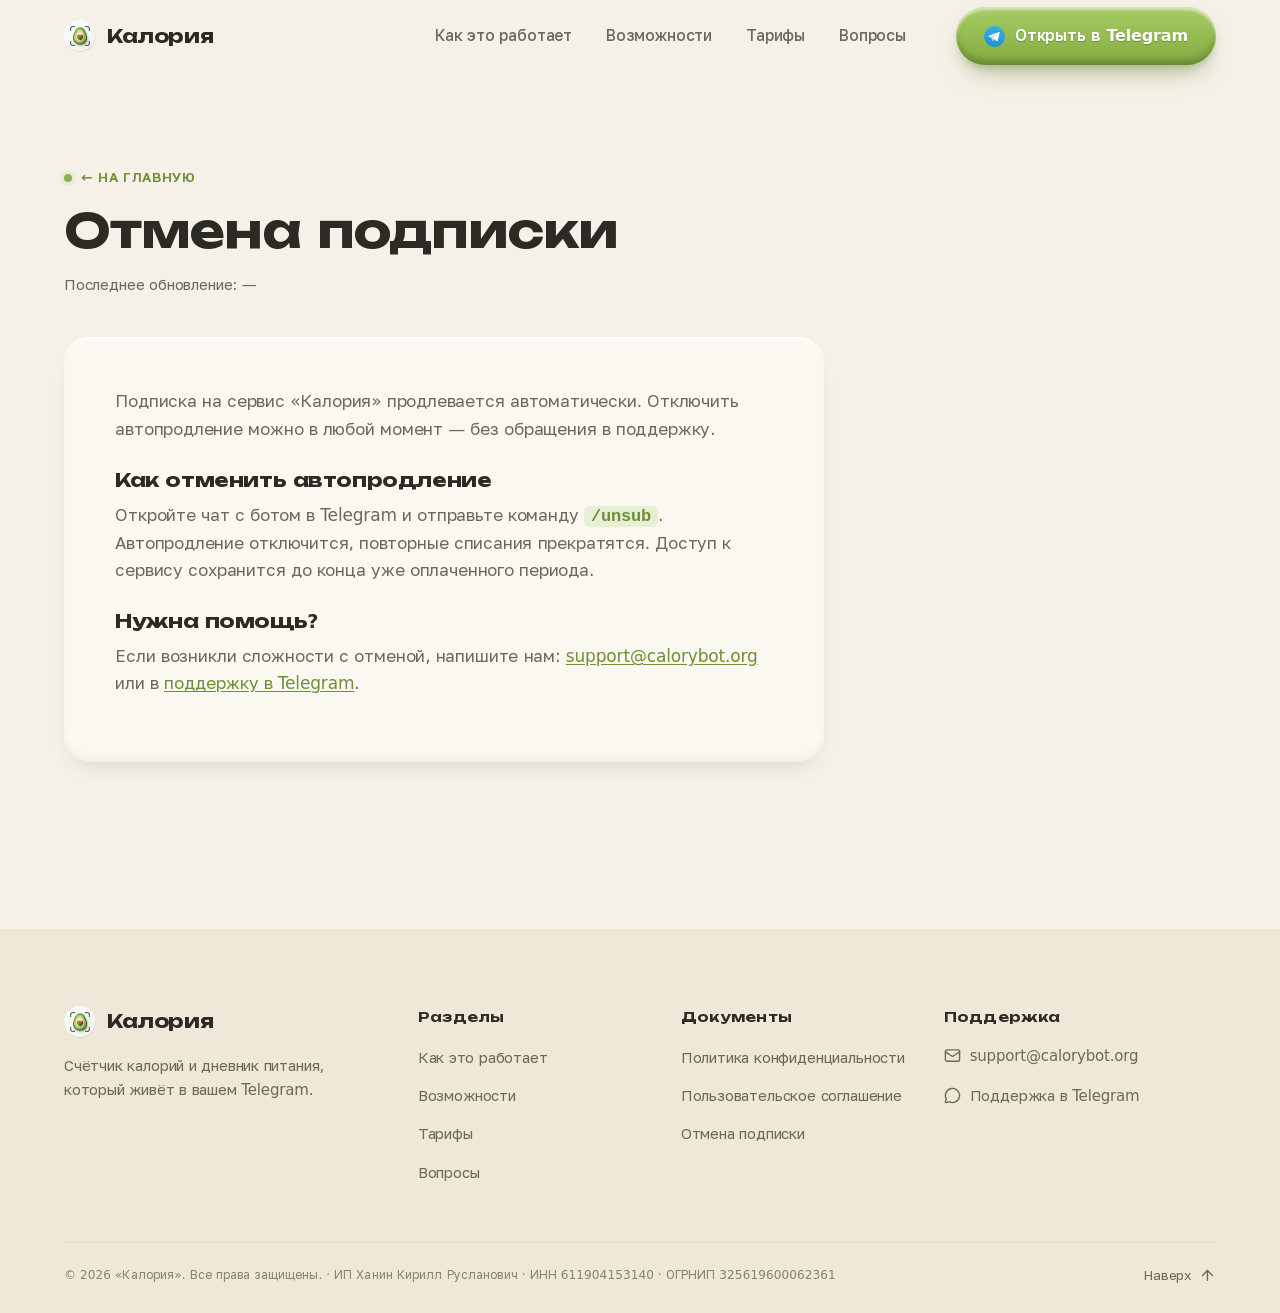
==== cancel/index.html @ 45529524 "Init commit" ====
<!DOCTYPE html>
<html lang="ru">
<head>
  <meta charset="utf-8">
  <meta name="viewport" content="width=device-width, initial-scale=1">
  <title>Отмена подписки — Калория</title>
  <meta name="description" content="Как отменить подписку и автопродление в сервисе «Калория».">
  <meta name="theme-color" content="#F5F1E8">
  <meta name="robots" content="noindex">
  <script>document.documentElement.classList.add('js');</script>

  <link rel="icon" href="/favicon.ico?v=2" sizes="any">
  <link rel="icon" type="image/png" sizes="32x32" href="/favicon-32.png?v=2">
  <link rel="apple-touch-icon" href="/apple-touch-icon.png">
  <link rel="manifest" href="/site.webmanifest">

  <link rel="stylesheet" href="/assets/css/styles.css">
  <script src="/assets/js/config.js"></script>
  <script src="/assets/js/main.js" defer></script>
</head>
<body>

  <header class="site-header" id="top">
    <div class="container nav">
      <a class="brand" href="/" aria-label="Калория — на главную">
        <img class="brand-mark" src="/assets/img/logo.png?v=2" alt="" width="32" height="32">
        Калория
      </a>
      <nav class="nav-links" aria-label="Основная навигация">
        <a href="/index.html#how">Как это работает</a>
        <a href="/index.html#features">Возможности</a>
        <a href="/index.html#pricing">Тарифы</a>
        <a href="/index.html#faq">Вопросы</a>
      </nav>
      <a class="btn btn-tg nav-cta" data-cta="bot" href="https://t.me/your_bot">
        <img class="tg-logo" src="/assets/img/telegram.svg" alt="">
        Открыть в Telegram
      </a>
    </div>
  </header>

  <main class="container doc">
    <div class="doc-head">
      <a class="kicker" href="/" style="margin-bottom:18px;">← На главную</a>
      <h1>Отмена подписки</h1>
      <p class="doc-meta">Последнее обновление: —</p>
    </div>
    <div class="doc-body">
      <p>Подписка на сервис «Калория» продлевается автоматически. Отключить автопродление можно в любой момент — без обращения в поддержку.</p>
      <h3>Как отменить автопродление</h3>
      <p>Откройте чат с ботом в Telegram и отправьте команду <code data-cancel-cmd>/unsub</code>. Автопродление отключится, повторные списания прекратятся. Доступ к сервису сохранится до конца уже оплаченного периода.</p>
      <h3>Нужна помощь?</h3>
      <p>Если возникли сложности с отменой, напишите нам: <a data-email href="mailto:support@calorybot.org">support@calorybot.org</a> или в <a data-cta="support" href="https://t.me/your_support">поддержку в Telegram</a>.</p>
    </div>
  </main>

  <footer class="site-footer">
    <div class="container">
      <div class="footer-top">
        <div class="footer-brand">
          <a class="brand" href="/">
            <img class="brand-mark" src="/assets/img/logo.png?v=2" alt="" width="32" height="32">
            Калория
          </a>
          <p>Счётчик калорий и дневник питания, который живёт в вашем Telegram.</p>
        </div>
        <div class="footer-col">
          <h4>Разделы</h4>
          <ul>
            <li><a href="/index.html#how">Как это работает</a></li>
            <li><a href="/index.html#features">Возможности</a></li>
            <li><a href="/index.html#pricing">Тарифы</a></li>
            <li><a href="/index.html#faq">Вопросы</a></li>
          </ul>
        </div>
        <div class="footer-col">
          <h4>Документы</h4>
          <ul>
            <li><a data-link="privacy" href="/privacy/">Политика конфиденциальности</a></li>
            <li><a data-link="terms" href="/terms/">Пользовательское соглашение</a></li>
            <li><a data-link="cancel" href="/cancel/">Отмена подписки</a></li>
          </ul>
        </div>
        <div class="footer-col">
          <h4>Поддержка</h4>
          <ul>
            <li><a data-email href="mailto:support@calorybot.org"><svg class="ic" aria-hidden="true"><use href="/assets/img/icons.svg#i-mail"></use></svg><span>support@calorybot.org</span></a></li>
            <li><a data-cta="support" href="https://t.me/your_support"><svg class="ic" aria-hidden="true"><use href="/assets/img/icons.svg#i-message-circle"></use></svg>Поддержка в Telegram</a></li>
          </ul>
        </div>
      </div>
      <div class="footer-bottom">
        <span class="legal-line">© <span data-year>2026</span> «Калория». Все права защищены. · <span data-legal>ИП Ханин Кирилл Русланович · ИНН 611904153140 · ОГРНИП 325619600062361</span></span>
        <a class="to-top" href="#top">Наверх <svg class="ic" aria-hidden="true"><use href="/assets/img/icons.svg#i-arrow-up"></use></svg></a>
      </div>
    </div>
  </footer>

</body>
</html>
---- assets/css/styles.css ----
@import url("../fonts/fonts.css");

/* =========================================================
   Tokens
   ========================================================= */
:root {
  --bg: #F5F1E8;
  --surface: #FBF8F1;
  --surface-2: #EFE7D7;        /* warm clay beige band */
  --clay-beige: #E7DECB;
  --ink: #2B2A24;              /* warm near-black */
  --ink-soft: #6E685B;
  --line: #E4DCCB;

  --accent: #8FB14E;           /* matcha-olive (the green "cap") */
  --accent-deep: #6F8E37;
  --accent-soft: #E7EFD4;      /* pale green tint */
  --on-accent: #213007;

  --r-sm: 12px;
  --r-md: 18px;
  --r-lg: 26px;
  --r-xl: 36px;
  --r-pill: 999px;

  /* clay = soft outer drop + inner top highlight + inner bottom shade (puffy/inflated) */
  --clay: 0 20px 44px -22px rgba(74,60,28,.32), 0 6px 14px -8px rgba(74,60,28,.12), inset 0 2.5px 1px rgba(255,255,255,.8), inset 0 -11px 20px -11px rgba(120,100,58,.16);
  --clay-sm: 0 12px 26px -16px rgba(74,60,28,.28), inset 0 2px 1px rgba(255,255,255,.78), inset 0 -8px 14px -9px rgba(120,100,58,.14);
  --lift: 0 32px 62px -26px rgba(74,60,28,.42), 0 12px 24px -12px rgba(74,60,28,.16), inset 0 2.5px 1px rgba(255,255,255,.82), inset 0 -11px 20px -11px rgba(120,100,58,.16);

  --font-head: "Unbounded", system-ui, sans-serif;
  --font-body: "Golos Text", system-ui, -apple-system, "Segoe UI", sans-serif;

  --container: 1180px;
}

/* =========================================================
   Base
   ========================================================= */
*, *::before, *::after { box-sizing: border-box; }

html {
  scroll-behavior: smooth;
  scroll-padding-top: 92px;          /* offset for sticky header */
  -webkit-text-size-adjust: 100%;
}

body {
  margin: 0;
  background: var(--bg);
  color: var(--ink);
  font-family: var(--font-body);
  font-size: 17px;
  line-height: 1.6;
  font-weight: 400;
  letter-spacing: -0.01em;
  -webkit-font-smoothing: antialiased;
  text-rendering: optimizeLegibility;
  overflow-x: clip;
}

img, svg { display: block; max-width: 100%; }
a { color: inherit; text-decoration: none; }
button { font: inherit; cursor: pointer; }

h1, h2, h3 {
  font-family: var(--font-head);
  font-weight: 700;
  line-height: 1.08;
  letter-spacing: -0.02em;
  margin: 0;
  text-wrap: balance;
}

.container { width: min(var(--container), 90vw); margin-inline: auto; }

/* generic icon (sprite) */
.ic { width: 1.25em; height: 1.25em; fill: none; stroke: currentColor; flex: none; }

/* =========================================================
   Typography helpers
   ========================================================= */
.kicker {
  display: inline-flex;
  align-items: center;
  gap: 9px;
  font-family: var(--font-body);
  font-weight: 600;
  font-size: 13.5px;
  letter-spacing: 0.04em;
  text-transform: uppercase;
  color: var(--accent-deep);
}
.kicker::before {
  content: "";
  width: 8px; height: 8px;
  border-radius: 50%;
  background: var(--accent);
  box-shadow: 0 0 0 4px var(--accent-soft);
}

.h-display { font-size: clamp(2.4rem, 5.4vw, 4.1rem); }
.h-section { font-size: clamp(1.9rem, 3.6vw, 2.9rem); }
.lead { font-size: clamp(1.05rem, 1.5vw, 1.2rem); color: var(--ink-soft); }

.section { padding-block: clamp(68px, 9vw, 128px); position: relative; }
.section-head { max-width: 620px; margin-bottom: clamp(36px, 5vw, 60px); }
.section-head .kicker { margin-bottom: 18px; }
.section-head p { margin: 16px 0 0; }

/* =========================================================
   Buttons
   ========================================================= */
.btn {
  display: inline-flex;
  align-items: center;
  justify-content: center;
  gap: 10px;
  padding: 16px 28px;
  border: 0;
  border-radius: var(--r-pill);
  font-family: var(--font-body);
  font-weight: 600;
  font-size: 16px;
  letter-spacing: -0.01em;
  white-space: nowrap;
  /* squishy clay press */
  transition: transform .16s cubic-bezier(.34,1.56,.64,1), box-shadow .2s ease, background .2s ease;
}
.btn .ic { width: 20px; height: 20px; }
.btn .tg-logo { width: 21px; height: 21px; }

/* Primary — green clay pill */
.btn-tg {
  background: linear-gradient(180deg, #A6CC63 0%, #84AC43 100%);
  color: #fff;
  text-shadow: 0 1px 1px rgba(58,80,24,.4);
  box-shadow:
    0 14px 24px -10px rgba(96,128,46,.55),
    0 4px 8px -3px rgba(96,128,46,.30),
    inset 0 3px 3px rgba(255,255,255,.55),
    inset 0 -7px 9px -3px rgba(74,99,32,.55);
}
.btn-tg:hover {
  transform: translateY(-2px);
  box-shadow:
    0 20px 32px -10px rgba(96,128,46,.62),
    0 6px 12px -4px rgba(96,128,46,.32),
    inset 0 3px 3px rgba(255,255,255,.6),
    inset 0 -7px 9px -3px rgba(74,99,32,.55);
}
.btn-tg:active {
  transform: translateY(2px) scale(.985);
  box-shadow:
    0 6px 12px -8px rgba(96,128,46,.5),
    inset 0 4px 7px rgba(74,99,32,.5),
    inset 0 -2px 3px rgba(255,255,255,.25);
}

/* Secondary — cream clay pill */
.btn-ghost {
  background: linear-gradient(180deg, #FFFFFF 0%, #F1EBDB 100%);
  color: var(--ink);
  box-shadow:
    0 14px 24px -12px rgba(74,60,28,.30),
    0 3px 7px -4px rgba(74,60,28,.16),
    inset 0 3px 3px rgba(255,255,255,.9),
    inset 0 -7px 10px -4px rgba(120,100,58,.18);
}
.btn-ghost:hover {
  transform: translateY(-2px);
  box-shadow:
    0 20px 32px -12px rgba(74,60,28,.34),
    0 5px 10px -5px rgba(74,60,28,.18),
    inset 0 3px 3px rgba(255,255,255,.95),
    inset 0 -7px 10px -4px rgba(120,100,58,.18);
}
.btn-ghost:active {
  transform: translateY(2px) scale(.985);
  box-shadow:
    0 5px 10px -8px rgba(74,60,28,.3),
    inset 0 4px 7px rgba(120,100,58,.22);
}

.btn-lg { padding: 19px 34px; font-size: 17px; }

/* Keyboard accessibility */
.btn:focus-visible,
a:focus-visible,
summary:focus-visible { outline: 3px solid var(--accent); outline-offset: 3px; border-radius: 14px; }

/* =========================================================
   Header
   ========================================================= */
.site-header {
  position: sticky;
  top: 0;
  z-index: 100;
  background: color-mix(in srgb, var(--bg) 88%, transparent);
  border-bottom: 1px solid transparent;
  transition: box-shadow .25s ease, border-color .25s ease, background .25s ease;
}
.site-header.is-scrolled {
  border-color: var(--line);
  box-shadow: 0 10px 30px -22px rgba(63,54,28,.5);
  background: color-mix(in srgb, var(--bg) 94%, transparent);
}
.nav {
  display: flex;
  align-items: center;
  gap: 28px;
  height: 72px;
}
.brand { display: inline-flex; align-items: center; gap: 11px; font-family: var(--font-head); font-weight: 700; font-size: 19px; letter-spacing: -0.02em; }
.brand-mark { width: 32px; height: 32px; border-radius: 50%; box-shadow: var(--clay-sm); }
.nav-links { display: flex; align-items: center; gap: 6px; margin-left: auto; }
.nav-links a {
  padding: 9px 14px;
  border-radius: var(--r-pill);
  font-weight: 500;
  font-size: 15.5px;
  color: var(--ink-soft);
  transition: color .15s ease, background .15s ease;
}
.nav-links a:hover { color: var(--ink); background: color-mix(in srgb, var(--clay-beige) 60%, transparent); }
.nav-cta { margin-left: 8px; }
.nav-toggle { display: none; }
.mobile-menu { display: none; }

/* =========================================================
   Decorative organic blobs (subtle, warm — never blue glow)
   ========================================================= */
.blob { position: absolute; border-radius: 50%; filter: blur(2px); opacity: .55; z-index: 0; pointer-events: none; }

/* =========================================================
   Hero
   ========================================================= */
.hero { position: relative; padding-top: clamp(36px, 5vw, 64px); padding-bottom: clamp(56px, 7vw, 104px); }
.hero-grid {
  position: relative;
  z-index: 1;
  display: grid;
  grid-template-columns: 1.08fr 0.92fr;
  align-items: center;
  gap: clamp(32px, 5vw, 72px);
}
.hero-copy { max-width: 560px; }
.hero-copy .kicker { margin-bottom: 22px; }
.hero h1 { margin-bottom: 22px; }
.hero h1 .accent { color: var(--accent-deep); }
.hero-lead { margin: 0 0 32px; max-width: 30ch; }
.hero-actions { display: flex; flex-wrap: wrap; gap: 14px; align-items: center; }
.hero-note { margin: 22px 0 0; font-size: 14.5px; color: var(--ink-soft); display: inline-flex; align-items: center; gap: 8px; }
.hero-note .ic { width: 17px; height: 17px; color: var(--accent-deep); }

.hero-trust { margin: 34px 0 0; padding: 0; list-style: none; display: flex; flex-wrap: wrap; gap: 12px 26px; }
.hero-trust li { display: inline-flex; align-items: center; gap: 9px; font-size: 14.5px; color: var(--ink-soft); }
.hero-trust .ic { width: 19px; height: 19px; color: var(--accent-deep); }

/* Hero clay composition (illustrative, not fake app data) */
.hero-art { position: relative; aspect-ratio: 1 / 1; max-width: 460px; margin-inline: auto; width: 100%; }
.hero-plate {
  position: absolute; inset: 8% 8% 8% 8%;
  background: radial-gradient(120% 120% at 32% 24%, #FCFAF4 0%, #EDE4D2 78%);
  border-radius: 50%;
  box-shadow: var(--clay), 0 50px 60px -40px rgba(63,54,28,.5);
  display: grid; place-items: center;
}
.hero-plate .ic { width: 38%; height: 38%; color: var(--accent-deep); stroke-width: 1.6; }
.hero-chip {
  position: absolute;
  display: inline-flex; align-items: center; gap: 10px;
  padding: 13px 18px;
  background: var(--surface);
  border-radius: var(--r-pill);
  box-shadow: var(--clay);
  font-weight: 600; font-size: 15px;
  white-space: nowrap;
}
.hero-chip .tile { width: 34px; height: 34px; border-radius: 11px; display: grid; place-items: center; flex: none; box-shadow: var(--clay-sm); }
.hero-chip .tile .ic { width: 19px; height: 19px; }
.hero-chip small { display: block; font-weight: 500; font-size: 12.5px; color: var(--ink-soft); letter-spacing: 0; }
.hero-chip b { font-family: var(--font-head); font-weight: 700; font-size: 16px; }
.chip-a { top: 6%; right: -2%; }
.chip-b { bottom: 16%; left: -6%; }
.chip-c { bottom: -2%; right: 10%; }

.tile-green { background: linear-gradient(180deg, #EBF2DB 0%, #D8E5BC 100%); color: var(--accent-deep); }
.tile-cream { background: linear-gradient(180deg, #F8F1E1 0%, #E6DBC4 100%); color: var(--ink); }

/* floating animation */
.float { animation: float 6s ease-in-out infinite; }
.float-2 { animation: float 7.5s ease-in-out infinite; animation-delay: -2s; }
.float-3 { animation: float 6.8s ease-in-out infinite; animation-delay: -4s; }
@keyframes float {
  0%, 100% { transform: translateY(0) rotate(var(--rot, 0deg)); }
  50% { transform: translateY(-12px) rotate(var(--rot, 0deg)); }
}

/* =========================================================
   "How it works"
   ========================================================= */
.steps { display: grid; grid-template-columns: repeat(3, 1fr); gap: clamp(20px, 3vw, 36px); counter-reset: step; }
.step { position: relative; }
.step-icon {
  width: 80px; height: 80px;
  border-radius: 24px;
  background: linear-gradient(180deg, #FCFAF4 0%, #EDE4D2 100%);
  box-shadow: var(--clay);
  display: grid; place-items: center;
  color: var(--accent-deep);
  margin-bottom: 24px;
  position: relative;
}
.step-icon .ic { width: 34px; height: 34px; stroke-width: 1.8; }
.step-icon::after {
  counter-increment: step;
  content: counter(step);
  position: absolute; top: -10px; right: -10px;
  width: 30px; height: 30px;
  border-radius: 50%;
  background: linear-gradient(180deg, #9CC15A, #7CA13F);
  color: #fff;
  font-family: var(--font-head); font-weight: 700; font-size: 14px;
  display: grid; place-items: center;
  box-shadow: 0 6px 14px -6px rgba(111,142,55,.8), inset 0 1.5px 0 rgba(255,255,255,.4);
}
.step h3 { font-size: 1.3rem; margin-bottom: 9px; }
.step p { margin: 0; color: var(--ink-soft); }
/* connector dotted line between steps on desktop */
.steps .step:not(:last-child) .step-icon::before {
  content: "";
  position: absolute; top: 50%; left: calc(100% + 14px);
  width: calc(100% - 48px); height: 2px;
  background-image: linear-gradient(90deg, var(--line) 0 60%, transparent 60%);
  background-size: 12px 2px;
  transform: translateY(-50%);
}

/* =========================================================
   Features (asymmetric bento)
   ========================================================= */
.bento { display: grid; grid-template-columns: repeat(6, 1fr); gap: clamp(14px, 1.6vw, 20px); }
.feature {
  background: linear-gradient(180deg, #FDFBF6 0%, #F5EFE3 100%);
  border-radius: var(--r-lg);
  padding: clamp(24px, 2.4vw, 34px);
  box-shadow: var(--clay-sm);
  grid-column: span 2;
  transition: transform .2s ease, box-shadow .2s ease;
}
.feature:hover { transform: translateY(-4px); box-shadow: var(--clay); }
.feature--wide { grid-column: span 3; }
.feature--lead { grid-column: span 4; }
.feature-tile {
  width: 56px; height: 56px;
  border-radius: 17px;
  display: grid; place-items: center;
  margin-bottom: 20px;
  box-shadow: var(--clay-sm);
}
.feature-tile .ic { width: 27px; height: 27px; stroke-width: 1.9; }
.feature h3 { font-size: 1.2rem; margin-bottom: 8px; }
.feature p { margin: 0; color: var(--ink-soft); font-size: 15.5px; }
.feature--lead h3 { font-size: 1.5rem; }
.feature--lead p { font-size: 16.5px; max-width: 46ch; }

/* tinted section band with soft rounded edges */
.band { background: var(--surface-2); border-radius: clamp(28px, 4vw, 48px); }

/* alternating full-width tinted bands for vertical rhythm */
#how, #pricing { background: var(--surface-2); }

/* =========================================================
   Pricing
   ========================================================= */
.pricing-grid { display: grid; grid-template-columns: repeat(4, 1fr); gap: clamp(14px, 1.6vw, 20px); align-items: stretch; }
.plan {
  display: flex; flex-direction: column;
  background: linear-gradient(180deg, #FDFBF6 0%, #F5EFE3 100%);
  border-radius: var(--r-lg);
  padding: 30px 26px;
  box-shadow: var(--clay-sm);
  position: relative;
  transition: transform .2s ease, box-shadow .2s ease;
}
.plan:hover { transform: translateY(-4px); box-shadow: var(--clay); }
.plan--featured {
  background: linear-gradient(180deg, #F2F7E6 0%, #E9F1D5 100%);
  box-shadow: var(--clay), 0 0 0 2px var(--accent) inset;
}
.plan-badge {
  position: absolute; top: 18px; right: 18px;
  font-size: 12px; font-weight: 600; letter-spacing: 0.02em;
  color: var(--accent-deep);
  background: var(--accent-soft);
  padding: 5px 11px; border-radius: var(--r-pill);
}
.plan--featured .plan-badge { background: #fff; }
.plan-title { font-family: var(--font-head); font-weight: 600; font-size: 1.05rem; margin-bottom: 4px; }
.plan-duration { color: var(--ink-soft); font-size: 14.5px; margin-bottom: 22px; }
.plan-price { display: flex; align-items: baseline; gap: 4px; margin-top: auto; }
.plan-price b { font-family: var(--font-head); font-weight: 700; font-size: 2.5rem; line-height: 1; letter-spacing: -0.03em; }
.plan-price .cur { font-family: var(--font-head); font-weight: 600; font-size: 1.4rem; color: var(--ink); }
.plan-caption { color: var(--ink-soft); font-size: 13.5px; margin: 8px 0 22px; }
.plan-perday { color: var(--accent-deep); font-weight: 600; font-size: 13.5px; margin: 8px 0 22px; }
.plan .btn { width: 100%; }
.plan--featured .btn-ghost { background: #fff; }

.billing-note {
  margin-top: clamp(24px, 3vw, 34px);
  display: flex; gap: 16px; align-items: flex-start;
  background: var(--surface);
  border: 1px solid var(--line);
  border-radius: var(--r-md);
  padding: 20px 22px;
  font-size: 14.5px;
  color: var(--ink-soft);
  line-height: 1.55;
}
.billing-note .ic { width: 22px; height: 22px; color: var(--accent-deep); margin-top: 2px; flex: none; }
.billing-note code { background: var(--accent-soft); color: var(--accent-deep); padding: 1px 7px; border-radius: 6px; font-family: var(--font-body); font-weight: 600; }

/* =========================================================
   FAQ
   ========================================================= */
.faq { max-width: 820px; }
.qa {
  background: linear-gradient(180deg, #FDFBF6 0%, #F6F0E4 100%);
  border-radius: var(--r-lg);
  box-shadow: var(--clay-sm);
  margin-bottom: 14px;
  overflow: hidden;
  transition: box-shadow .2s ease;
}
.qa[open] { box-shadow: var(--clay); }
.qa summary {
  list-style: none;
  cursor: pointer;
  padding: 22px 24px;
  display: flex; align-items: center; gap: 16px;
  font-family: var(--font-head); font-weight: 600; font-size: 1.05rem;
}
.qa summary::-webkit-details-marker { display: none; }
.qa-mark {
  margin-left: auto; flex: none;
  width: 30px; height: 30px; border-radius: 50%;
  background: var(--accent-soft); color: var(--accent-deep);
  display: grid; place-items: center;
  transition: transform .25s ease, background .2s ease;
}
.qa-mark .ic { width: 18px; height: 18px; }
.qa[open] .qa-mark { transform: rotate(45deg); background: var(--accent); color: #fff; }
.qa-body { padding: 0 24px 24px 70px; color: var(--ink-soft); }
.qa-body code { background: var(--accent-soft); color: var(--accent-deep); padding: 1px 7px; border-radius: 6px; font-weight: 600; }

/* =========================================================
   Final CTA band
   ========================================================= */
.cta-band {
  position: relative; overflow: hidden;
  background: linear-gradient(165deg, #9BBD58 0%, #6C8B36 100%);
  border-radius: clamp(32px, 4vw, 52px);
  padding: clamp(48px, 6vw, 88px) clamp(28px, 5vw, 80px);
  color: #fff;
  text-align: center;
  box-shadow:
    0 34px 64px -30px rgba(96,128,46,.65),
    inset 0 3px 4px rgba(255,255,255,.35),
    inset 0 -16px 30px -14px rgba(54,74,22,.45);
}
.cta-band h2 { color: #fff; font-size: clamp(1.9rem, 3.6vw, 2.8rem); margin-bottom: 16px; }
.cta-band p { color: rgba(255,255,255,.86); max-width: 48ch; margin: 0 auto 32px; }
.cta-band .btn-ghost { background: #fff; }
.cta-blob { position: absolute; border-radius: 50%; background: rgba(255,255,255,.12); z-index: 0; }
.cta-band > * { position: relative; z-index: 1; }

/* =========================================================
   Footer
   ========================================================= */
.site-footer { background: var(--surface-2); padding-block: clamp(48px, 6vw, 80px) 28px; margin-top: clamp(40px, 6vw, 80px); }
.footer-top { display: grid; grid-template-columns: 1.4fr 1fr 1fr 1.2fr; gap: 36px; }
.footer-brand .brand { margin-bottom: 16px; }
.footer-brand p { color: var(--ink-soft); font-size: 15px; max-width: 30ch; margin: 0 0 18px; }
.footer-col h4 { font-family: var(--font-head); font-weight: 600; font-size: 14px; letter-spacing: 0.02em; margin: 0 0 16px; color: var(--ink); }
.footer-col ul { list-style: none; margin: 0; padding: 0; display: grid; gap: 11px; }
.footer-col a { color: var(--ink-soft); font-size: 15px; transition: color .15s ease; display: inline-flex; align-items: center; gap: 9px; }
.footer-col a:hover { color: var(--accent-deep); }
.footer-col a .ic { width: 17px; height: 17px; }
.footer-bottom {
  margin-top: clamp(36px, 5vw, 56px);
  padding-top: 22px;
  border-top: 1px solid var(--line);
  display: flex; flex-wrap: wrap; gap: 12px 24px; justify-content: space-between; align-items: center;
}
.footer-bottom .copy { font-size: 14px; color: var(--ink-soft); }
/* legal microline — intentionally quiet but present */
.legal-line { font-size: 12px; color: color-mix(in srgb, var(--ink-soft) 80%, transparent); letter-spacing: 0.01em; }
.to-top { display: inline-flex; align-items: center; gap: 8px; font-size: 13.5px; color: var(--ink-soft); }
.to-top:hover { color: var(--accent-deep); }

/* =========================================================
   Reveal on scroll
   ========================================================= */
/* hidden only when JS is available, so no-JS visitors still see everything */
.js [data-reveal] { opacity: 0; transform: translateY(22px); transition: opacity .7s cubic-bezier(.2,.7,.2,1), transform .7s cubic-bezier(.2,.7,.2,1); }
.js [data-reveal].is-visible { opacity: 1; transform: none; }

/* =========================================================
   Legal document pages
   ========================================================= */
.doc { padding-block: clamp(48px, 7vw, 96px); }
.doc-head { max-width: 760px; margin-bottom: 40px; }
.doc-head h1 { font-size: clamp(2rem, 4vw, 3rem); margin-bottom: 14px; }
.doc-head .doc-meta { color: var(--ink-soft); font-size: 15px; }
.doc-body {
  max-width: 760px;
  background: var(--surface);
  border-radius: var(--r-lg);
  box-shadow: var(--clay-sm);
  padding: clamp(28px, 4vw, 56px);
  min-height: 280px;
}
.doc-body .placeholder { color: var(--ink-soft); }
.doc-body > :first-child { margin-top: 0; }
.doc-body h2, .doc-body h3 { margin: 28px 0 10px; }
.doc-body h3 { font-size: 1.2rem; }
.doc-body p { margin: 0 0 14px; color: var(--ink-soft); }
.doc-body h2 { font-size: 1.45rem; }
.doc-body ul, .doc-body ol { margin: 0 0 14px; padding-left: 22px; color: var(--ink-soft); }
.doc-body li { margin: 0 0 8px; }
.doc-body a { color: var(--accent-deep); text-decoration: underline; text-underline-offset: 2px; }
.doc-body code { background: var(--accent-soft); color: var(--accent-deep); padding: 1px 7px; border-radius: 6px; font-weight: 600; }
.doc-body strong { color: var(--ink); font-weight: 600; }

/* =========================================================
   Responsive
   ========================================================= */
@media (max-width: 980px) {
  .footer-top { grid-template-columns: 1fr 1fr; gap: 30px; }
}
@media (max-width: 860px) {
  .hero-grid { grid-template-columns: 1fr; gap: 48px; }
  .hero-art { order: -1; max-width: 380px; }
  .hero-copy { max-width: none; }
  .steps { grid-template-columns: 1fr; gap: 32px; }
  .steps .step:not(:last-child) .step-icon::before { display: none; }
  .bento { grid-template-columns: repeat(2, 1fr); }
  .feature, .feature--wide, .feature--lead { grid-column: span 1; }
  .feature--lead { grid-column: span 2; }
  .pricing-grid { grid-template-columns: repeat(2, 1fr); }

  .nav-links, .nav-cta { display: none; }
  .nav-toggle {
    display: inline-grid; place-items: center; margin-left: auto;
    width: 44px; height: 44px; border-radius: 13px;
    background: var(--surface); box-shadow: var(--clay-sm); border: 0; color: var(--ink);
  }
  .nav-toggle .ic { width: 22px; height: 22px; }
  .mobile-menu {
    display: none;
    padding: 8px 0 18px;
    border-top: 1px solid var(--line);
  }
  .mobile-menu.is-open { display: block; }
  .mobile-menu a { display: block; padding: 13px 4px; color: var(--ink); font-weight: 500; border-bottom: 1px solid var(--line); }
  .mobile-menu .btn { width: 100%; margin-top: 16px; }
}
@media (max-width: 540px) {
  body { font-size: 16px; }
  .bento { grid-template-columns: 1fr; }
  .feature--lead { grid-column: span 1; }
  .pricing-grid { grid-template-columns: 1fr; }
  .footer-top { grid-template-columns: 1fr; }
  .hero-actions { width: 100%; }
  .hero-actions .btn { width: 100%; }
  .footer-bottom { flex-direction: column; align-items: flex-start; }
}

/* =========================================================
   Motion preferences
   ========================================================= */
@media (prefers-reduced-motion: reduce) {
  html { scroll-behavior: auto; }
  *, *::before, *::after { animation: none !important; transition: none !important; }
  .js [data-reveal] { opacity: 1; transform: none; }
}
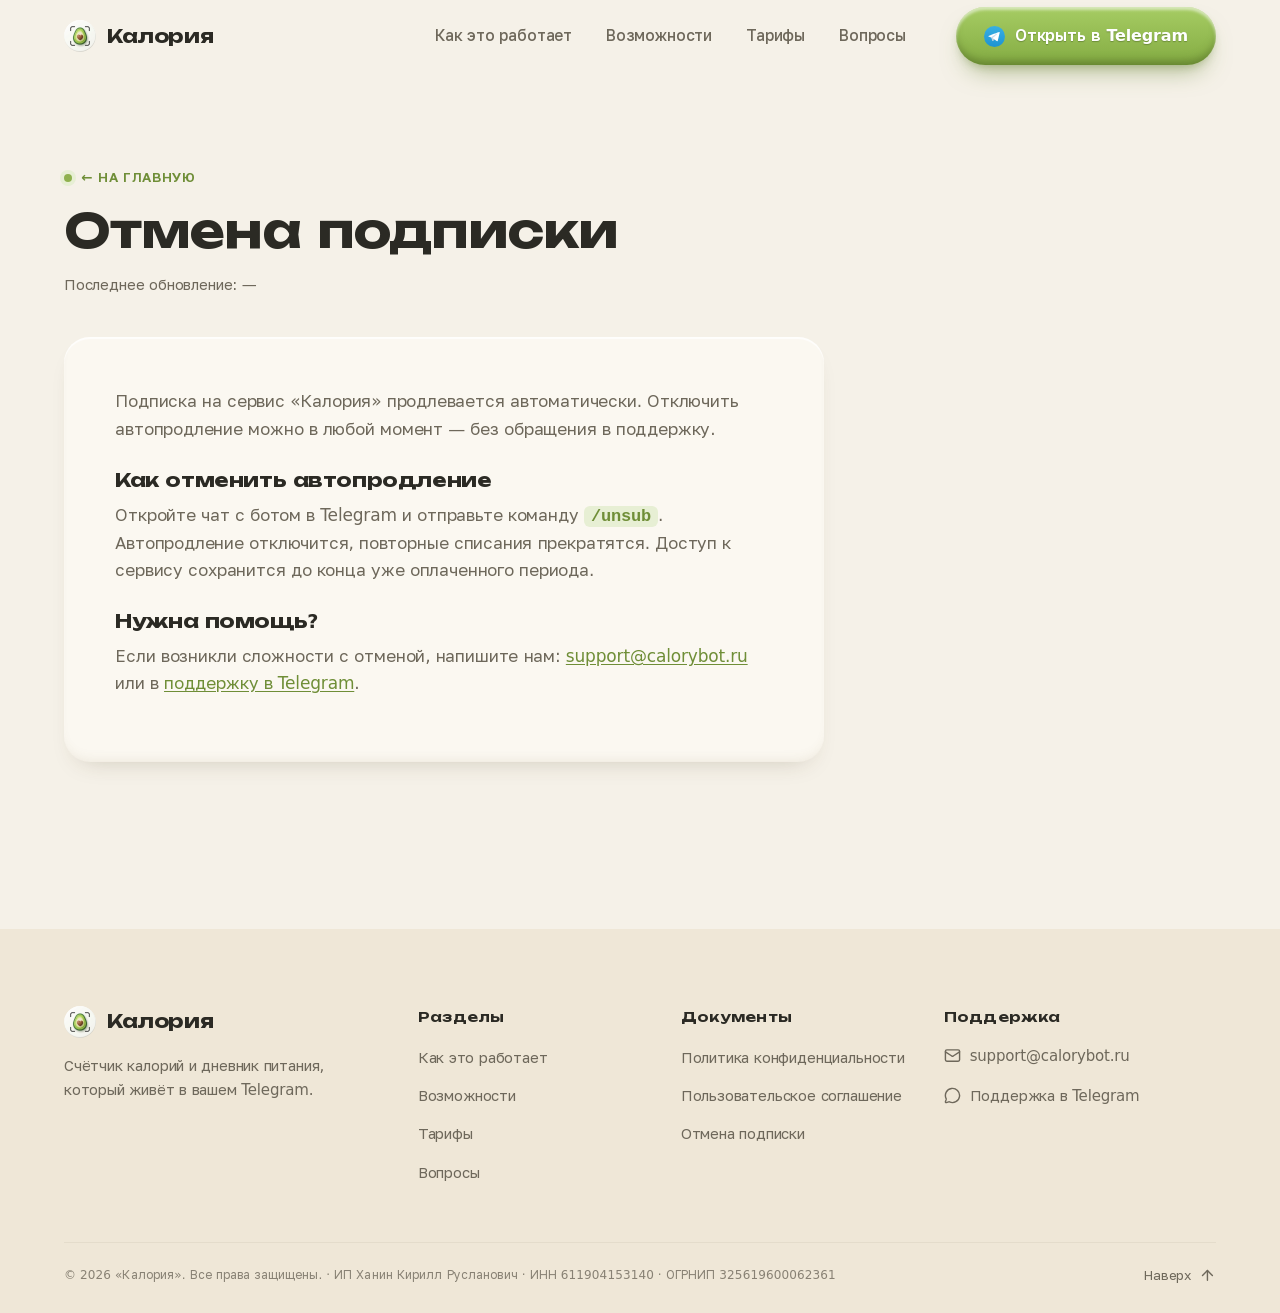
==== commit d0bb4505: "домен ru.example.org -> example.ru" ====
--- a/cancel/index.html
+++ b/cancel/index.html
@@ -50,7 +50,7 @@
       <h3>Как отменить автопродление</h3>
       <p>Откройте чат с ботом в Telegram и отправьте команду <code data-cancel-cmd>/unsub</code>. Автопродление отключится, повторные списания прекратятся. Доступ к сервису сохранится до конца уже оплаченного периода.</p>
       <h3>Нужна помощь?</h3>
-      <p>Если возникли сложности с отменой, напишите нам: <a data-email href="mailto:support@calorybot.org">support@calorybot.org</a> или в <a data-cta="support" href="https://t.me/your_support">поддержку в Telegram</a>.</p>
+      <p>Если возникли сложности с отменой, напишите нам: <a data-email href="mailto:support@calorybot.ru">support@calorybot.ru</a> или в <a data-cta="support" href="https://t.me/your_support">поддержку в Telegram</a>.</p>
     </div>
   </main>
 
@@ -84,7 +84,7 @@
         <div class="footer-col">
           <h4>Поддержка</h4>
           <ul>
-            <li><a data-email href="mailto:support@calorybot.org"><svg class="ic" aria-hidden="true"><use href="/assets/img/icons.svg#i-mail"></use></svg><span>support@calorybot.org</span></a></li>
+            <li><a data-email href="mailto:support@calorybot.ru"><svg class="ic" aria-hidden="true"><use href="/assets/img/icons.svg#i-mail"></use></svg><span>support@calorybot.ru</span></a></li>
             <li><a data-cta="support" href="https://t.me/your_support"><svg class="ic" aria-hidden="true"><use href="/assets/img/icons.svg#i-message-circle"></use></svg>Поддержка в Telegram</a></li>
           </ul>
         </div>
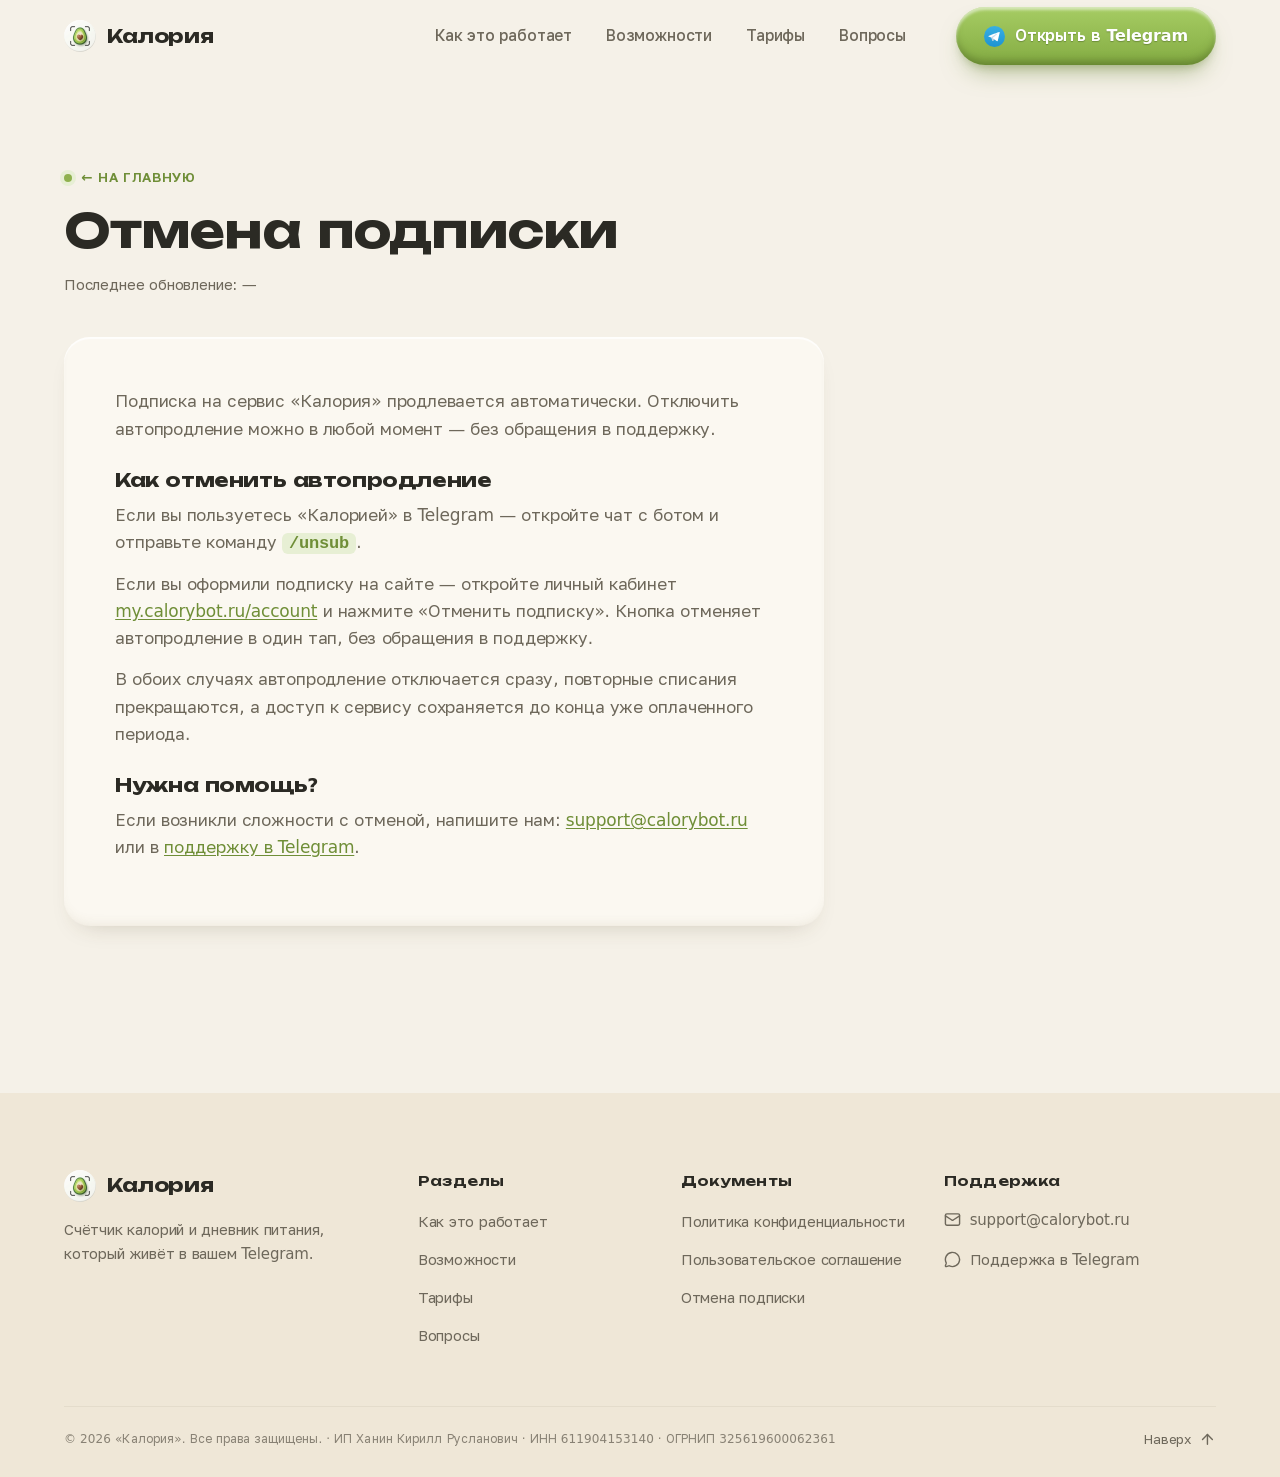
==== commit b9d6fdb4: "feat: политика называет Яндекс Метрику, отмена знает про веб-плательщика Условия Метрики, п. 5.4.1 и" ====
--- a/cancel/index.html
+++ b/cancel/index.html
@@ -48,7 +48,9 @@
     <div class="doc-body">
       <p>Подписка на сервис «Калория» продлевается автоматически. Отключить автопродление можно в любой момент — без обращения в поддержку.</p>
       <h3>Как отменить автопродление</h3>
-      <p>Откройте чат с ботом в Telegram и отправьте команду <code data-cancel-cmd>/unsub</code>. Автопродление отключится, повторные списания прекратятся. Доступ к сервису сохранится до конца уже оплаченного периода.</p>
+      <p>Если вы пользуетесь «Калорией» в Telegram — откройте чат с ботом и отправьте команду <code data-cancel-cmd>/unsub</code>.</p>
+      <p>Если вы оформили подписку на сайте — откройте личный кабинет <a data-link="account" href="https://my.calorybot.ru/account">my.calorybot.ru/account</a> и нажмите «Отменить подписку». Кнопка отменяет автопродление в один тап, без обращения в поддержку.</p>
+      <p>В обоих случаях автопродление отключается сразу, повторные списания прекращаются, а доступ к сервису сохраняется до конца уже оплаченного периода.</p>
       <h3>Нужна помощь?</h3>
       <p>Если возникли сложности с отменой, напишите нам: <a data-email href="mailto:support@calorybot.ru">support@calorybot.ru</a> или в <a data-cta="support" href="https://t.me/your_support">поддержку в Telegram</a>.</p>
     </div>
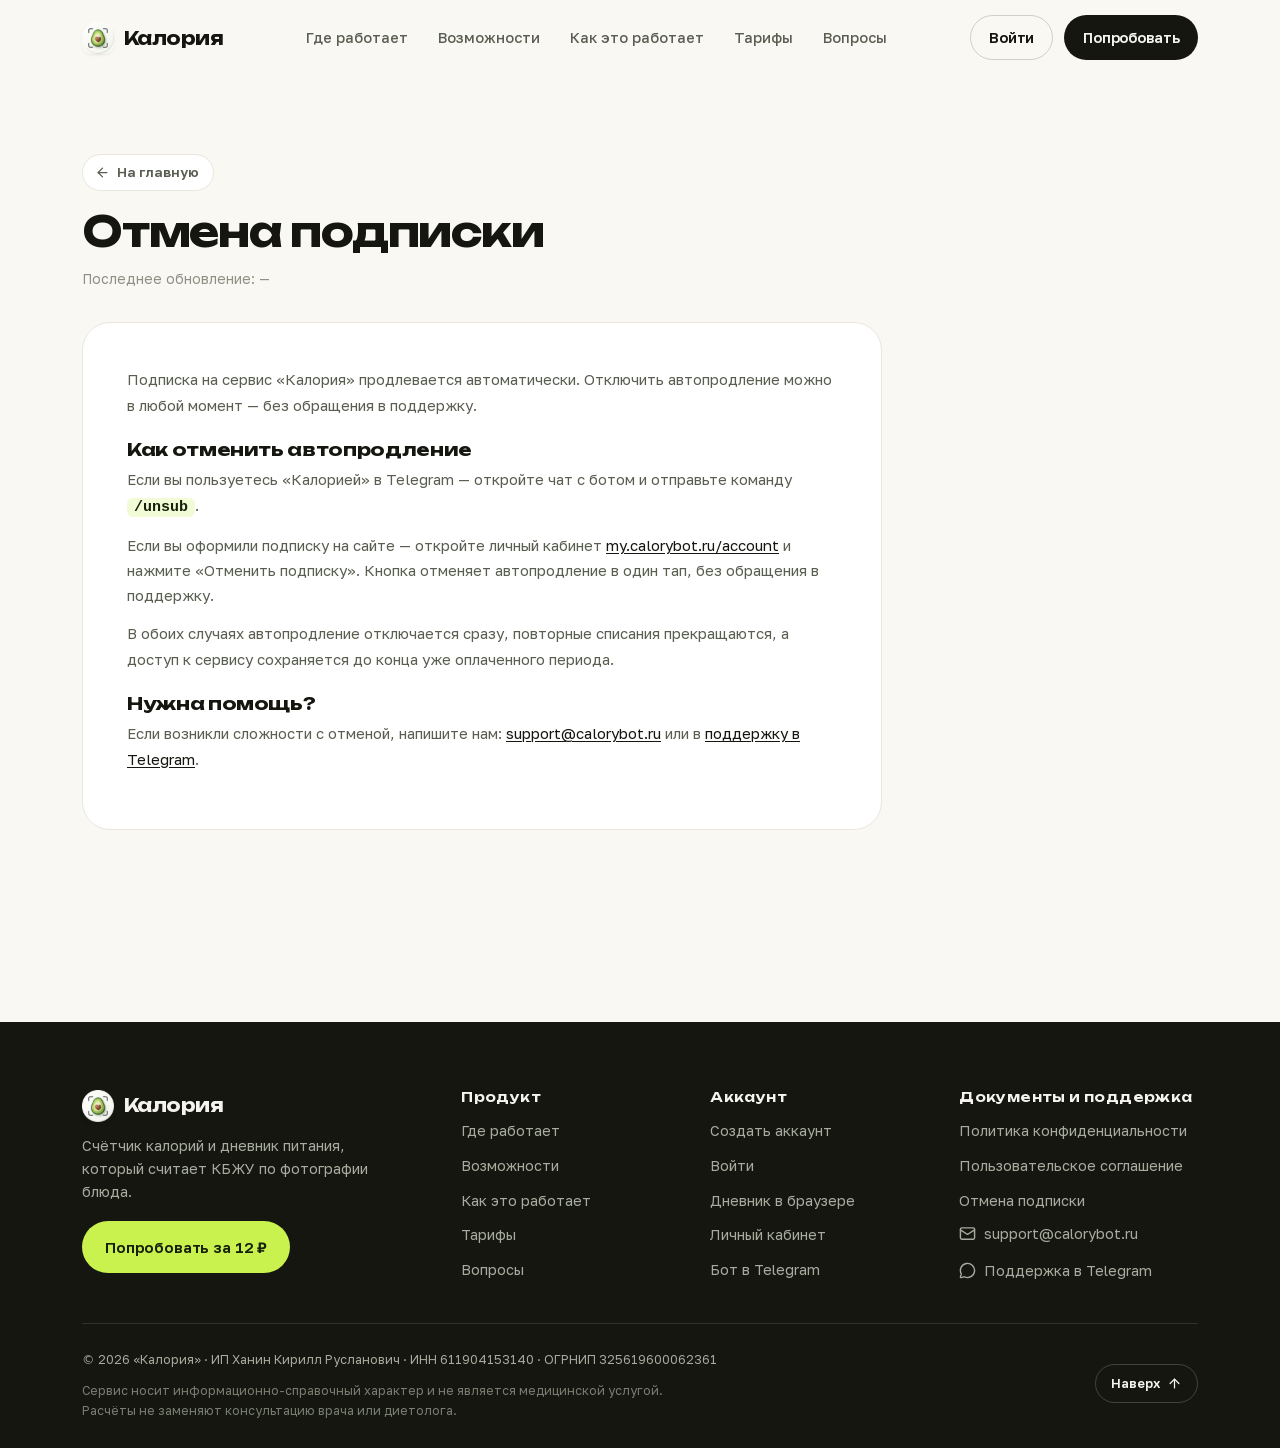
==== commit 00591f91: "feat: лендинг платформы вместо лендинга одного бота Старая страница говорила «мы Telegram-бот»: этот" ====
--- a/cancel/index.html
+++ b/cancel/index.html
@@ -5,7 +5,7 @@
   <meta name="viewport" content="width=device-width, initial-scale=1">
   <title>Отмена подписки — Калория</title>
   <meta name="description" content="Как отменить подписку и автопродление в сервисе «Калория».">
-  <meta name="theme-color" content="#F5F1E8">
+  <meta name="theme-color" content="#FAF8F3">
   <meta name="robots" content="noindex">
   <script>document.documentElement.classList.add('js');</script>
 
@@ -14,6 +14,7 @@
   <link rel="apple-touch-icon" href="/apple-touch-icon.png">
   <link rel="manifest" href="/site.webmanifest">
 
+  <link rel="stylesheet" href="/assets/fonts/fonts.css">
   <link rel="stylesheet" href="/assets/css/styles.css">
   <script src="/assets/js/config.js"></script>
   <script src="/assets/js/main.js" defer></script>
@@ -23,25 +24,48 @@
   <header class="site-header" id="top">
     <div class="container nav">
       <a class="brand" href="/" aria-label="Калория — на главную">
-        <img class="brand-mark" src="/assets/img/logo.png?v=2" alt="" width="32" height="32">
+        <img class="brand-mark" src="/assets/img/logo.webp" alt="" width="32" height="32">
         Калория
       </a>
       <nav class="nav-links" aria-label="Основная навигация">
-        <a href="/index.html#how">Как это работает</a>
-        <a href="/index.html#features">Возможности</a>
-        <a href="/index.html#pricing">Тарифы</a>
-        <a href="/index.html#faq">Вопросы</a>
+        <a href="/#platform">Где работает</a>
+        <a href="/#features">Возможности</a>
+        <a href="/#how">Как это работает</a>
+        <a href="/#pricing">Тарифы</a>
+        <a href="/#faq">Вопросы</a>
       </nav>
-      <a class="btn btn-tg nav-cta" data-cta="bot" href="https://t.me/your_bot">
-        <img class="tg-logo" src="/assets/img/telegram.svg" alt="">
-        Открыть в Telegram
-      </a>
+      <div class="nav-actions">
+        <a class="btn btn-ghost" data-cta="login" href="https://my.calorybot.ru/auth">Войти</a>
+        <a class="btn" data-cta="start" href="https://my.calorybot.ru/">Попробовать</a>
+      </div>
+      <button class="nav-toggle" type="button" aria-label="Меню" aria-expanded="false" aria-controls="mobileMenu">
+        <svg class="ic" aria-hidden="true"><use href="/assets/img/icons.svg#i-menu"></use></svg>
+      </button>
+    </div>
+    <div class="container mobile-menu" id="mobileMenu">
+      <nav aria-label="Мобильная навигация">
+        <a href="/#platform">Где работает</a>
+        <a href="/#features">Возможности</a>
+        <a href="/#how">Как это работает</a>
+        <a href="/#pricing">Тарифы</a>
+        <a href="/#faq">Вопросы</a>
+      </nav>
+      <div class="menu-cta">
+        <a class="btn" data-cta="start" href="https://my.calorybot.ru/">Попробовать за 12 ₽</a>
+        <a class="btn btn-light" data-cta="login" href="https://my.calorybot.ru/auth">
+          <svg class="ic" aria-hidden="true"><use href="/assets/img/icons.svg#i-log-in"></use></svg>
+          Войти в аккаунт
+        </a>
+      </div>
     </div>
   </header>
 
   <main class="container doc">
     <div class="doc-head">
-      <a class="kicker" href="/" style="margin-bottom:18px;">← На главную</a>
+      <a class="doc-back" href="/">
+        <svg class="ic" aria-hidden="true"><use href="/assets/img/icons.svg#i-arrow-right"></use></svg>
+        На главную
+      </a>
       <h1>Отмена подписки</h1>
       <p class="doc-meta">Последнее обновление: —</p>
     </div>
@@ -52,7 +76,7 @@
       <p>Если вы оформили подписку на сайте — откройте личный кабинет <a data-link="account" href="https://my.calorybot.ru/account">my.calorybot.ru/account</a> и нажмите «Отменить подписку». Кнопка отменяет автопродление в один тап, без обращения в поддержку.</p>
       <p>В обоих случаях автопродление отключается сразу, повторные списания прекращаются, а доступ к сервису сохраняется до конца уже оплаченного периода.</p>
       <h3>Нужна помощь?</h3>
-      <p>Если возникли сложности с отменой, напишите нам: <a data-email href="mailto:support@calorybot.ru">support@calorybot.ru</a> или в <a data-cta="support" href="https://t.me/your_support">поддержку в Telegram</a>.</p>
+      <p>Если возникли сложности с отменой, напишите нам: <a data-email href="mailto:support@calorybot.ru">support@calorybot.ru</a> или в <a data-cta="support" href="https://t.me/CalorysSupportBot">поддержку в Telegram</a>.</p>
     </div>
   </main>
 
@@ -61,39 +85,68 @@
       <div class="footer-top">
         <div class="footer-brand">
           <a class="brand" href="/">
-            <img class="brand-mark" src="/assets/img/logo.png?v=2" alt="" width="32" height="32">
+            <img class="brand-mark" src="/assets/img/logo.webp" alt="" width="32" height="32">
             Калория
           </a>
-          <p>Счётчик калорий и дневник питания, который живёт в вашем Telegram.</p>
+          <p>Счётчик калорий и дневник питания, который считает КБЖУ по фотографии блюда.</p>
+          <a class="btn btn-lime" data-cta="start" href="https://my.calorybot.ru/">Попробовать за 12 ₽</a>
         </div>
+
         <div class="footer-col">
-          <h4>Разделы</h4>
+          <h4>Продукт</h4>
           <ul>
-            <li><a href="/index.html#how">Как это работает</a></li>
-            <li><a href="/index.html#features">Возможности</a></li>
-            <li><a href="/index.html#pricing">Тарифы</a></li>
-            <li><a href="/index.html#faq">Вопросы</a></li>
+            <li><a href="/#platform">Где работает</a></li>
+            <li><a href="/#features">Возможности</a></li>
+            <li><a href="/#how">Как это работает</a></li>
+            <li><a href="/#pricing">Тарифы</a></li>
+            <li><a href="/#faq">Вопросы</a></li>
           </ul>
         </div>
+
         <div class="footer-col">
-          <h4>Документы</h4>
+          <h4>Аккаунт</h4>
+          <ul>
+            <li><a data-cta="start" href="https://my.calorybot.ru/">Создать аккаунт</a></li>
+            <li><a data-cta="login" href="https://my.calorybot.ru/auth">Войти</a></li>
+            <li><a data-cta="app" href="https://my.calorybot.ru/app">Дневник в браузере</a></li>
+            <li><a data-link="account" href="https://my.calorybot.ru/account">Личный кабинет</a></li>
+            <li><a data-cta="bot" href="https://t.me/CaloryzBot">Бот в Telegram</a></li>
+          </ul>
+        </div>
+
+        <div class="footer-col">
+          <h4>Документы и поддержка</h4>
           <ul>
             <li><a data-link="privacy" href="/privacy/">Политика конфиденциальности</a></li>
             <li><a data-link="terms" href="/terms/">Пользовательское соглашение</a></li>
             <li><a data-link="cancel" href="/cancel/">Отмена подписки</a></li>
-          </ul>
-        </div>
-        <div class="footer-col">
-          <h4>Поддержка</h4>
-          <ul>
-            <li><a data-email href="mailto:support@calorybot.ru"><svg class="ic" aria-hidden="true"><use href="/assets/img/icons.svg#i-mail"></use></svg><span>support@calorybot.ru</span></a></li>
-            <li><a data-cta="support" href="https://t.me/your_support"><svg class="ic" aria-hidden="true"><use href="/assets/img/icons.svg#i-message-circle"></use></svg>Поддержка в Telegram</a></li>
+            <li><a data-email href="mailto:support@calorybot.ru">
+              <svg class="ic" aria-hidden="true"><use href="/assets/img/icons.svg#i-mail"></use></svg>
+              <span>support@calorybot.ru</span>
+            </a></li>
+            <li><a data-cta="support" href="https://t.me/CalorysSupportBot">
+              <svg class="ic" aria-hidden="true"><use href="/assets/img/icons.svg#i-message-circle"></use></svg>
+              Поддержка в Telegram
+            </a></li>
           </ul>
         </div>
       </div>
+
       <div class="footer-bottom">
-        <span class="legal-line">© <span data-year>2026</span> «Калория». Все права защищены. · <span data-legal>ИП Ханин Кирилл Русланович · ИНН 611904153140 · ОГРНИП 325619600062361</span></span>
-        <a class="to-top" href="#top">Наверх <svg class="ic" aria-hidden="true"><use href="/assets/img/icons.svg#i-arrow-up"></use></svg></a>
+        <div>
+          <span class="legal-line">
+            © <span data-year>2026</span> «Калория» ·
+            <span data-legal>ИП Ханин Кирилл Русланович · ИНН 611904153140 · ОГРНИП 325619600062361</span>
+          </span>
+          <p class="disclaimer">
+            Сервис носит информационно-справочный характер и не является медицинской услугой.
+            Расчёты не заменяют консультацию врача или диетолога.
+          </p>
+        </div>
+        <a class="to-top" href="#top">
+          Наверх
+          <svg class="ic" aria-hidden="true"><use href="/assets/img/icons.svg#i-arrow-up"></use></svg>
+        </a>
       </div>
     </div>
   </footer>
--- a/assets/fonts/fonts.css
+++ b/assets/fonts/fonts.css
@@ -0,0 +1,92 @@
+/* ── Шрифты «Калории» ─────────────────────────────────────────────────────────
+ *
+ * Три гарнитуры, восемь файлов, ноль сторонних запросов: шрифты лежат рядом с
+ * CSS, а не на fonts.gstatic.com. Для платного трафика это не вкусовщина —
+ * сторонний домен добавляет DNS + TLS к критическому пути ровно перед первой
+ * отрисовкой заголовка.
+ *
+ * Unbounded и Golos Text — вариативные (ось wght), поэтому на каждый субсет
+ * ровно одно правило с диапазоном `font-weight: 200 900`, а не по файлу на
+ * начертание. Прошлая версия объявляла те же самые файлы 25 раз.
+ *
+ * Субсеты режет `unicode-range`, и браузер качает только те, чьи символы
+ * реально встретились на странице. `*-latin-ext` оставлен ровно ради «₽»
+ * (U+20BD): в latin-субсете этого знака нет, и без него цена рисовалась бы
+ * системным шрифтом. Файлы latin-ext поэтому урезаны до трёх глифов — было
+ * 117 КБ на один знак рубля.
+ *
+ * Caveat — рукописный акцент (стикеры-подписи), одно начертание 700, только
+ * русские буквы и базовая пунктуация. Декоративный, поэтому `swap`: текст
+ * появляется сразу системным шрифтом и подменяется без сдвига макета —
+ * акцентные подписи стоят в отдельных строках.
+ */
+
+/* ── Unbounded — заголовки ─────────────────────────────────────────────────── */
+@font-face {
+  font-family: 'Unbounded';
+  font-style: normal;
+  font-weight: 200 900;
+  font-display: swap;
+  src: url(unbounded-cyrillic.woff2) format('woff2');
+  unicode-range: U+0301, U+0400-045F, U+0490-0491, U+04B0-04B1, U+2116;
+}
+@font-face {
+  font-family: 'Unbounded';
+  font-style: normal;
+  font-weight: 200 900;
+  font-display: swap;
+  src: url(unbounded-latin.woff2) format('woff2');
+  unicode-range: U+0000-00FF, U+0131, U+0152-0153, U+02BB-02BC, U+02C6, U+02DA, U+02DC, U+2000-206F, U+2122, U+2191, U+2193, U+2212, U+2215, U+FEFF, U+FFFD;
+}
+@font-face {
+  font-family: 'Unbounded';
+  font-style: normal;
+  font-weight: 200 900;
+  font-display: swap;
+  src: url(unbounded-latin-ext.woff2) format('woff2');
+  unicode-range: U+20AC, U+20BD, U+2116;
+}
+
+/* ── Golos Text — основной текст ───────────────────────────────────────────── */
+@font-face {
+  font-family: 'Golos Text';
+  font-style: normal;
+  font-weight: 400 900;
+  font-display: swap;
+  src: url(golos-cyrillic.woff2) format('woff2');
+  unicode-range: U+0301, U+0400-045F, U+0490-0491, U+04B0-04B1, U+2116;
+}
+@font-face {
+  font-family: 'Golos Text';
+  font-style: normal;
+  font-weight: 400 900;
+  font-display: swap;
+  src: url(golos-latin.woff2) format('woff2');
+  unicode-range: U+0000-00FF, U+0131, U+0152-0153, U+02BB-02BC, U+02C6, U+02DA, U+02DC, U+2000-206F, U+2122, U+2191, U+2193, U+2212, U+2215, U+FEFF, U+FFFD;
+}
+@font-face {
+  font-family: 'Golos Text';
+  font-style: normal;
+  font-weight: 400 900;
+  font-display: swap;
+  src: url(golos-latin-ext.woff2) format('woff2');
+  unicode-range: U+20AC, U+20BD, U+2116;
+}
+
+/* ── Caveat — рукописные подписи ───────────────────────────────────────────── */
+@font-face {
+  font-family: 'Caveat';
+  font-style: normal;
+  font-weight: 700;
+  font-display: swap;
+  src: url(caveat-cyr.woff2) format('woff2');
+  unicode-range: U+0400-045F;
+}
+@font-face {
+  font-family: 'Caveat';
+  font-style: normal;
+  font-weight: 700;
+  font-display: swap;
+  src: url(caveat-lat.woff2) format('woff2');
+  unicode-range: U+0020-007E, U+00A0, U+00AB, U+00BB, U+2013, U+2014, U+2026;
+}
--- a/assets/css/styles.css
+++ b/assets/css/styles.css
@@ -1,48 +1,78 @@
-@import url("../fonts/fonts.css");
-
-/* =========================================================
-   Tokens
+/* ═══════════════════════════════════════════════════════════════════════════
+   «Калория» — лендинг calorybot.ru
+   Ноль сборки, ноль зависимостей: один CSS, один JS, статика через GitHub Pages.
+   Порядок файла: токены → база → примитивы → шапка → секции → подвал → доки.
+   Мобильный макет — основной; медиазапросы только `min-width`.
+   ═══════════════════════════════════════════════════════════════════════════ */
+
+/* =========================================================
+   1. Токены
    ========================================================= */
 :root {
-  --bg: #F5F1E8;
-  --surface: #FBF8F1;
-  --surface-2: #EFE7D7;        /* warm clay beige band */
-  --clay-beige: #E7DECB;
-  --ink: #2B2A24;              /* warm near-black */
-  --ink-soft: #6E685B;
-  --line: #E4DCCB;
-
-  --accent: #8FB14E;           /* matcha-olive (the green "cap") */
-  --accent-deep: #6F8E37;
-  --accent-soft: #E7EFD4;      /* pale green tint */
-  --on-accent: #213007;
-
-  --r-sm: 12px;
-  --r-md: 18px;
-  --r-lg: 26px;
+  /* ── поверхности ──────────────────────────────────────── */
+  --bg: #FAF8F3;              /* тёплый офф-вайт — страница */
+  --card: #FFFFFF;
+  --lilac: #EEEEFA;           /* плитки возможностей */
+  --lilac-deep: #E2E2F6;
+  --hair: #E9E6DD;
+
+  /* ── чернила ──────────────────────────────────────────── */
+  --ink: #14160F;             /* почти-чёрный, тёплый */
+  --ink-card: #1A1D15;        /* тёмная карточка */
+  --ink-soft: #595E51;
+  --muted: #8C9184;
+  --on-dark: #F4F3EE;
+  --on-dark-soft: #A8AC9E;
+
+  /* ── акцент ───────────────────────────────────────────── */
+  /* Один акцент, лаймовый: он же «маркерная» подсветка заголовков, он же фон
+     баннеров, он же кнопка на тёмном. Второго акцента нет намеренно. */
+  --lime: #C9F24E;
+  --lime-deep: #B4E52F;
+  --lime-wash: #F1FBD6;
+  --on-lime: #16200A;
+  --green: #3E8E41;           /* только галочки — родовой зелёный продукта */
+
+  /* ── радиусы ──────────────────────────────────────────── */
+  --r-xs: 10px;
+  --r-sm: 14px;
+  --r-md: 20px;
+  --r-lg: 28px;
   --r-xl: 36px;
   --r-pill: 999px;
 
-  /* clay = soft outer drop + inner top highlight + inner bottom shade (puffy/inflated) */
-  --clay: 0 20px 44px -22px rgba(74,60,28,.32), 0 6px 14px -8px rgba(74,60,28,.12), inset 0 2.5px 1px rgba(255,255,255,.8), inset 0 -11px 20px -11px rgba(120,100,58,.16);
-  --clay-sm: 0 12px 26px -16px rgba(74,60,28,.28), inset 0 2px 1px rgba(255,255,255,.78), inset 0 -8px 14px -9px rgba(120,100,58,.14);
-  --lift: 0 32px 62px -26px rgba(74,60,28,.42), 0 12px 24px -12px rgba(74,60,28,.16), inset 0 2.5px 1px rgba(255,255,255,.82), inset 0 -11px 20px -11px rgba(120,100,58,.16);
-
-  --font-head: "Unbounded", system-ui, sans-serif;
-  --font-body: "Golos Text", system-ui, -apple-system, "Segoe UI", sans-serif;
-
+  /* ── тени: мягкие и низкие, без «неонового» блюра ─────── */
+  --sh-xs: 0 1px 2px rgba(20, 22, 15, .05), 0 2px 8px -4px rgba(20, 22, 15, .06);
+  --sh-sm: 0 2px 4px rgba(20, 22, 15, .04), 0 10px 24px -14px rgba(20, 22, 15, .14);
+  --sh-md: 0 4px 10px -4px rgba(20, 22, 15, .07), 0 22px 46px -22px rgba(20, 22, 15, .22);
+  --sh-lg: 0 10px 20px -10px rgba(20, 22, 15, .10), 0 44px 80px -36px rgba(20, 22, 15, .34);
+
+  /* ── типографика ──────────────────────────────────────── */
+  --font-head: 'Unbounded', system-ui, sans-serif;
+  --font-body: 'Golos Text', system-ui, -apple-system, 'Segoe UI', sans-serif;
+  --font-hand: 'Caveat', 'Golos Text', cursive;
+
+  /* ── сетка ────────────────────────────────────────────── */
   --container: 1180px;
-}
-
-/* =========================================================
-   Base
+  --gutter: 20px;
+  --header-h: 64px;
+}
+
+@media (min-width: 900px) {
+  :root { --gutter: 32px; --header-h: 76px; }
+}
+
+/* =========================================================
+   2. База
    ========================================================= */
 *, *::before, *::after { box-sizing: border-box; }
 
 html {
+  -webkit-text-size-adjust: 100%;
   scroll-behavior: smooth;
-  scroll-padding-top: 92px;          /* offset for sticky header */
-  -webkit-text-size-adjust: 100%;
+  /* Sticky-шапка перекрывает якорь, если не вычесть её высоту. */
+  scroll-padding-top: calc(var(--header-h) + 16px);
+  color-scheme: light only;
 }
 
 body {
@@ -50,538 +80,1192 @@
   background: var(--bg);
   color: var(--ink);
   font-family: var(--font-body);
-  font-size: 17px;
+  font-size: 16px;
+  font-weight: 400;
   line-height: 1.6;
-  font-weight: 400;
-  letter-spacing: -0.01em;
   -webkit-font-smoothing: antialiased;
+  -moz-osx-font-smoothing: grayscale;
   text-rendering: optimizeLegibility;
-  overflow-x: clip;
-}
-
-img, svg { display: block; max-width: 100%; }
+  overflow-x: hidden;         /* страховка от декора, вылезающего за вьюпорт */
+}
+
+img, svg, video { display: block; max-width: 100%; }
+img { height: auto; }
+
 a { color: inherit; text-decoration: none; }
-button { font: inherit; cursor: pointer; }
-
-h1, h2, h3 {
+
+button { font: inherit; color: inherit; }
+
+h1, h2, h3, h4 {
+  margin: 0;
   font-family: var(--font-head);
   font-weight: 700;
-  line-height: 1.08;
+  line-height: 1.12;
   letter-spacing: -0.02em;
-  margin: 0;
+}
+
+p { margin: 0; }
+ul, ol { margin: 0; padding: 0; list-style: none; }
+
+::selection { background: var(--lime); color: var(--on-lime); }
+
+:focus-visible {
+  outline: 3px solid var(--ink);
+  outline-offset: 3px;
+  border-radius: 4px;
+}
+
+.container {
+  width: 100%;
+  max-width: var(--container);
+  margin-inline: auto;
+  padding-inline: var(--gutter);
+}
+
+.section {
+  padding-block: clamp(56px, 9vw, 116px);
+  position: relative;
+}
+.section + .section { padding-top: 0; }
+.hero + .section { padding-top: clamp(16px, 2.5vw, 36px); }
+
+/* =========================================================
+   3. Типографика
+   ========================================================= */
+
+/* Дисплейный заголовок: Unbounded 800, капслок, отрицательный трекинг.
+   Межстрочное 0.94 — строки должны читаться одним блоком, как в макете. */
+.display {
+  font-family: var(--font-head);
+  font-weight: 800;
+  text-transform: uppercase;
+  line-height: 1.02;
+  letter-spacing: -0.03em;
+  font-size: clamp(2rem, 10.2vw, 4.25rem);
+}
+.display--sm { font-size: clamp(1.6rem, 8vw, 3.4rem); }
+
+/* Маркерная подсветка. `box-decoration-break` обязателен: без него лаймовая
+   плашка на переносе строки рисуется одним прямоугольником поверх обеих строк. */
+.hl {
+  display: inline;
+  background: var(--lime);
+  padding: 0.06em 0.2em 0.1em;
+  border-radius: 0.14em;
+  box-decoration-break: clone;
+  -webkit-box-decoration-break: clone;
+}
+
+.h2 {
+  font-weight: 700;
+  font-size: clamp(1.55rem, 4.6vw, 2.5rem);
+  letter-spacing: -0.03em;
   text-wrap: balance;
 }
-
-.container { width: min(var(--container), 90vw); margin-inline: auto; }
-
-/* generic icon (sprite) */
-.ic { width: 1.25em; height: 1.25em; fill: none; stroke: currentColor; flex: none; }
-
-/* =========================================================
-   Typography helpers
-   ========================================================= */
-.kicker {
+.h3 {
+  font-weight: 600;
+  font-size: clamp(1.05rem, 2.4vw, 1.2rem);
+  letter-spacing: -0.02em;
+}
+
+.eyebrow {
   display: inline-flex;
   align-items: center;
-  gap: 9px;
+  gap: 8px;
   font-family: var(--font-body);
   font-weight: 600;
-  font-size: 13.5px;
-  letter-spacing: 0.04em;
+  font-size: 12.5px;
+  letter-spacing: 0.06em;
   text-transform: uppercase;
-  color: var(--accent-deep);
-}
-.kicker::before {
-  content: "";
-  width: 8px; height: 8px;
-  border-radius: 50%;
-  background: var(--accent);
-  box-shadow: 0 0 0 4px var(--accent-soft);
-}
-
-.h-display { font-size: clamp(2.4rem, 5.4vw, 4.1rem); }
-.h-section { font-size: clamp(1.9rem, 3.6vw, 2.9rem); }
-.lead { font-size: clamp(1.05rem, 1.5vw, 1.2rem); color: var(--ink-soft); }
-
-.section { padding-block: clamp(68px, 9vw, 128px); position: relative; }
-.section-head { max-width: 620px; margin-bottom: clamp(36px, 5vw, 60px); }
-.section-head .kicker { margin-bottom: 18px; }
-.section-head p { margin: 16px 0 0; }
-
-/* =========================================================
-   Buttons
+  color: var(--ink-soft);
+  background: var(--card);
+  border: 1px solid var(--hair);
+  border-radius: var(--r-pill);
+  padding: 7px 14px;
+  margin-bottom: 18px;
+}
+.eyebrow .dot {
+  width: 7px; height: 7px; border-radius: 50%;
+  background: var(--lime-deep);
+  flex: none;
+}
+
+.lead {
+  color: var(--ink-soft);
+  font-size: clamp(15.5px, 1.8vw, 18px);
+  line-height: 1.62;
+  max-width: 58ch;
+}
+
+/* Рукописная подпись. Caveat мелкий по метрикам — отсюда крупный размер. */
+.hand {
+  font-family: var(--font-hand);
+  font-weight: 700;
+  font-size: clamp(19px, 2.4vw, 25px);
+  line-height: 1.1;
+  color: var(--ink);
+}
+
+.section-head { max-width: 720px; margin-bottom: clamp(28px, 4vw, 48px); }
+.section-head .h2 { margin-bottom: 14px; }
+
+/* =========================================================
+   4. Кнопки
    ========================================================= */
 .btn {
+  --btn-bg: var(--ink);
+  --btn-fg: var(--on-dark);
   display: inline-flex;
   align-items: center;
   justify-content: center;
   gap: 10px;
-  padding: 16px 28px;
-  border: 0;
+  min-height: 48px;
+  padding: 13px 22px;
+  border: 1px solid transparent;
   border-radius: var(--r-pill);
+  background: var(--btn-bg);
+  color: var(--btn-fg);
   font-family: var(--font-body);
   font-weight: 600;
-  font-size: 16px;
+  font-size: 15px;
   letter-spacing: -0.01em;
-  white-space: nowrap;
-  /* squishy clay press */
-  transition: transform .16s cubic-bezier(.34,1.56,.64,1), box-shadow .2s ease, background .2s ease;
-}
-.btn .ic { width: 20px; height: 20px; }
-.btn .tg-logo { width: 21px; height: 21px; }
-
-/* Primary — green clay pill */
-.btn-tg {
-  background: linear-gradient(180deg, #A6CC63 0%, #84AC43 100%);
-  color: #fff;
-  text-shadow: 0 1px 1px rgba(58,80,24,.4);
-  box-shadow:
-    0 14px 24px -10px rgba(96,128,46,.55),
-    0 4px 8px -3px rgba(96,128,46,.30),
-    inset 0 3px 3px rgba(255,255,255,.55),
-    inset 0 -7px 9px -3px rgba(74,99,32,.55);
-}
-.btn-tg:hover {
-  transform: translateY(-2px);
-  box-shadow:
-    0 20px 32px -10px rgba(96,128,46,.62),
-    0 6px 12px -4px rgba(96,128,46,.32),
-    inset 0 3px 3px rgba(255,255,255,.6),
-    inset 0 -7px 9px -3px rgba(74,99,32,.55);
-}
-.btn-tg:active {
-  transform: translateY(2px) scale(.985);
-  box-shadow:
-    0 6px 12px -8px rgba(96,128,46,.5),
-    inset 0 4px 7px rgba(74,99,32,.5),
-    inset 0 -2px 3px rgba(255,255,255,.25);
-}
-
-/* Secondary — cream clay pill */
+  cursor: pointer;
+  text-align: center;
+  transition: transform .18s ease, box-shadow .18s ease, background-color .18s ease, border-color .18s ease;
+  will-change: transform;
+}
+.btn:hover { transform: translateY(-2px); box-shadow: var(--sh-md); }
+.btn:active { transform: translateY(0); box-shadow: var(--sh-xs); }
+
+.btn-lg { min-height: 58px; padding: 16px 30px; font-size: 16.5px; }
+
+.btn-lime { --btn-bg: var(--lime); --btn-fg: var(--on-lime); }
+.btn-lime:hover { background: var(--lime-deep); }
+
+.btn-light { --btn-bg: var(--card); --btn-fg: var(--ink); border-color: var(--hair); }
+.btn-light:hover { border-color: var(--ink); }
+
 .btn-ghost {
-  background: linear-gradient(180deg, #FFFFFF 0%, #F1EBDB 100%);
-  color: var(--ink);
-  box-shadow:
-    0 14px 24px -12px rgba(74,60,28,.30),
-    0 3px 7px -4px rgba(74,60,28,.16),
-    inset 0 3px 3px rgba(255,255,255,.9),
-    inset 0 -7px 10px -4px rgba(120,100,58,.18);
-}
-.btn-ghost:hover {
-  transform: translateY(-2px);
-  box-shadow:
-    0 20px 32px -12px rgba(74,60,28,.34),
-    0 5px 10px -5px rgba(74,60,28,.18),
-    inset 0 3px 3px rgba(255,255,255,.95),
-    inset 0 -7px 10px -4px rgba(120,100,58,.18);
-}
-.btn-ghost:active {
-  transform: translateY(2px) scale(.985);
-  box-shadow:
-    0 5px 10px -8px rgba(74,60,28,.3),
-    inset 0 4px 7px rgba(120,100,58,.22);
-}
-
-.btn-lg { padding: 19px 34px; font-size: 17px; }
-
-/* Keyboard accessibility */
-.btn:focus-visible,
-a:focus-visible,
-summary:focus-visible { outline: 3px solid var(--accent); outline-offset: 3px; border-radius: 14px; }
-
-/* =========================================================
-   Header
+  --btn-bg: transparent;
+  --btn-fg: var(--ink);
+  border-color: rgba(20, 22, 15, .18);
+}
+.btn-ghost:hover { border-color: var(--ink); box-shadow: var(--sh-sm); }
+
+.btn-on-dark { --btn-bg: transparent; --btn-fg: var(--on-dark); border-color: rgba(244, 243, 238, .28); }
+.btn-on-dark:hover { border-color: var(--on-dark); }
+
+.btn[aria-disabled="true"] {
+  pointer-events: none;
+  opacity: .5;
+}
+
+.btn .tg-logo { width: 19px; height: 19px; flex: none; }
+.btn .ic { width: 18px; height: 18px; flex: none; }
+
+.ic { width: 20px; height: 20px; stroke-width: 2; }
+
+/* =========================================================
+   5. Шапка
    ========================================================= */
 .site-header {
   position: sticky;
   top: 0;
-  z-index: 100;
-  background: color-mix(in srgb, var(--bg) 88%, transparent);
+  z-index: 60;
+  background: rgba(250, 248, 243, .86);
+  backdrop-filter: saturate(160%) blur(12px);
+  -webkit-backdrop-filter: saturate(160%) blur(12px);
   border-bottom: 1px solid transparent;
-  transition: box-shadow .25s ease, border-color .25s ease, background .25s ease;
+  transition: border-color .2s ease, box-shadow .2s ease;
 }
 .site-header.is-scrolled {
-  border-color: var(--line);
-  box-shadow: 0 10px 30px -22px rgba(63,54,28,.5);
-  background: color-mix(in srgb, var(--bg) 94%, transparent);
-}
+  border-bottom-color: var(--hair);
+  box-shadow: 0 1px 0 rgba(20, 22, 15, .02), 0 12px 24px -22px rgba(20, 22, 15, .3);
+}
+
 .nav {
   display: flex;
   align-items: center;
-  gap: 28px;
-  height: 72px;
-}
-.brand { display: inline-flex; align-items: center; gap: 11px; font-family: var(--font-head); font-weight: 700; font-size: 19px; letter-spacing: -0.02em; }
-.brand-mark { width: 32px; height: 32px; border-radius: 50%; box-shadow: var(--clay-sm); }
-.nav-links { display: flex; align-items: center; gap: 6px; margin-left: auto; }
+  gap: 16px;
+  min-height: var(--header-h);
+}
+
+.brand {
+  display: inline-flex;
+  align-items: center;
+  gap: 10px;
+  font-family: var(--font-head);
+  font-weight: 700;
+  font-size: 18px;
+  letter-spacing: -0.03em;
+  flex: none;
+}
+.brand-mark {
+  width: 32px; height: 32px;
+  border-radius: 9px;
+  box-shadow: var(--sh-xs);
+}
+
+.nav-links {
+  display: none;
+  gap: 4px;
+  margin-inline: auto;
+}
 .nav-links a {
-  padding: 9px 14px;
+  padding: 8px 13px;
   border-radius: var(--r-pill);
+  font-size: 14.5px;
   font-weight: 500;
+  white-space: nowrap;
+  color: var(--ink-soft);
+  transition: background-color .15s ease, color .15s ease;
+}
+.nav-links a:hover { background: var(--card); color: var(--ink); }
+
+.nav-actions { display: none; gap: 10px; align-items: center; flex: none; }
+.nav-actions .btn { min-height: 42px; padding: 10px 18px; font-size: 14.5px; }
+
+.nav-toggle {
+  margin-left: auto;
+  display: inline-flex;
+  align-items: center;
+  justify-content: center;
+  width: 44px; height: 44px;
+  border: 1px solid var(--hair);
+  border-radius: 12px;
+  background: var(--card);
+  cursor: pointer;
+  flex: none;
+}
+.nav-toggle .ic { width: 22px; height: 22px; }
+
+.mobile-menu {
+  display: none;
+  padding-bottom: 18px;
+}
+.mobile-menu.is-open { display: block; }
+.mobile-menu nav { display: grid; gap: 2px; margin-bottom: 14px; }
+.mobile-menu nav a {
+  padding: 13px 14px;
+  border-radius: var(--r-sm);
+  font-weight: 500;
+  color: var(--ink-soft);
+}
+.mobile-menu nav a:hover { background: var(--card); color: var(--ink); }
+.mobile-menu .menu-cta { display: grid; gap: 10px; }
+
+@media (min-width: 720px) {
+  .nav-actions { display: flex; }
+}
+@media (min-width: 1000px) {
+  .nav-links { display: flex; }
+  .nav-toggle { display: none; }
+  .mobile-menu { display: none !important; }
+}
+
+/* =========================================================
+   6. Герой
+   ========================================================= */
+.hero {
+  position: relative;
+  padding-top: clamp(28px, 5vw, 56px);
+  padding-bottom: clamp(48px, 7vw, 92px);
+  z-index: 0;
+  overflow: hidden;
+  overflow: clip;              /* лаймовое пятно не должно давать скролл */
+}
+
+/* Мягкое лаймовое пятно за героем — единственный градиент на странице. */
+.hero::before {
+  content: "";
+  position: absolute;
+  inset: -20% -10% auto -30%;
+  height: 78%;
+  background: radial-gradient(60% 60% at 30% 40%, rgba(201, 242, 78, .34), transparent 70%);
+  pointer-events: none;
+  z-index: -1;
+}
+
+.hero-grid {
+  display: grid;
+  gap: clamp(32px, 5vw, 24px);
+}
+
+.hero-copy .display { margin-bottom: 20px; }
+.hero-copy .lead { margin-bottom: 26px; }
+
+.hero-cta {
+  display: flex;
+  flex-wrap: wrap;
+  gap: 12px;
+  margin-bottom: 14px;
+}
+.hero-cta .btn { flex: 1 1 240px; }
+
+.hero-note {
+  display: flex;
+  align-items: flex-start;
+  gap: 8px;
+  font-size: 13.5px;
+  color: var(--muted);
+  max-width: 46ch;
+  margin-bottom: 30px;
+}
+.hero-note .ic { width: 16px; height: 16px; margin-top: 3px; flex: none; color: var(--green); }
+.hero-note a { color: var(--ink-soft); text-decoration: underline; text-underline-offset: 2px; }
+
+/* ── чипы точек входа ─────────────────────────────────── */
+.entry-chips {
+  display: flex;
+  flex-wrap: wrap;
+  gap: 7px;
+  align-items: center;
+}
+.entry-chips .label {
+  flex: 0 0 100%;
+  margin-bottom: 1px;
+  font-size: 12.5px;
+  font-weight: 600;
+  letter-spacing: .04em;
+  text-transform: uppercase;
+  color: var(--muted);
+  margin-right: 0;
+}
+.chip {
+  display: inline-flex;
+  align-items: center;
+  gap: 7px;
+  padding: 6px 11px;
+  border-radius: var(--r-pill);
+  background: var(--card);
+  border: 1px solid var(--hair);
+  font-size: 13px;
+  font-weight: 600;
+  box-shadow: var(--sh-xs);
+  transition: transform .16s ease, border-color .16s ease;
+}
+.chip:hover { transform: translateY(-2px); border-color: var(--ink); }
+.chip .ic, .chip .tg-logo { width: 16px; height: 16px; flex: none; }
+.chip--soon {
+  background: transparent;
+  box-shadow: none;
+  color: var(--muted);
+  border-style: dashed;
+  pointer-events: none;
+}
+.chip--soon .ic { opacity: .6; }
+.chip .soon {
+  font-size: 10.5px;
+  font-weight: 700;
+  letter-spacing: .04em;
+  text-transform: uppercase;
+  color: var(--muted);
+}
+
+/* ── арт героя: телефон + маскот + подписи ─────────────── */
+.hero-art {
+  display: flex;
+  justify-content: center;
+  padding-block: 8px;
+}
+.art-stage { position: relative; width: -moz-fit-content; width: fit-content; }
+
+.device {
+  position: relative;
+  z-index: 2;
+  width: min(272px, 74vw);
+  flex: none;
+  padding: 9px;
+  border-radius: 38px;
+  background: linear-gradient(160deg, #22251C, #0E100A);
+  box-shadow: var(--sh-lg), inset 0 1px 0 rgba(255, 255, 255, .18);
+  transform: rotate(-2.5deg);
+}
+.device-screen {
+  position: relative;
+  border-radius: 30px;
+  overflow: hidden;
+  background: var(--bg);
+}
+/* «Динамический остров» — деталь, без которой рамка читается как планшет. */
+.device-screen::before {
+  content: "";
+  position: absolute;
+  top: 9px; left: 50%;
+  transform: translateX(-50%);
+  width: 62px; height: 17px;
+  border-radius: var(--r-pill);
+  background: #0E100A;
+  z-index: 3;
+}
+
+.app-photo {
+  width: 100%;
+  aspect-ratio: 1 / 1;
+  object-fit: cover;
+}
+
+.app-card {
+  position: relative;
+  margin: -26px 10px 10px;
+  padding: 14px 15px 15px;
+  background: var(--card);
+  border-radius: var(--r-md);
+  box-shadow: 0 -2px 12px rgba(20, 22, 15, .06);
+}
+.app-card-kicker {
+  font-size: 10.5px;
+  font-weight: 600;
+  letter-spacing: .05em;
+  text-transform: uppercase;
+  color: var(--muted);
+  margin-bottom: 3px;
+}
+.app-card-title {
+  font-weight: 600;
+  font-size: 14.5px;
+  letter-spacing: -.02em;
+  margin-bottom: 9px;
+}
+.app-kcal {
+  display: flex;
+  align-items: baseline;
+  gap: 5px;
+  font-family: var(--font-head);
+  font-weight: 700;
+  letter-spacing: -.04em;
+  margin-bottom: 11px;
+}
+.app-kcal b { font-size: 31px; line-height: 1; }
+.app-kcal span { font-size: 12.5px; font-weight: 600; color: var(--muted); font-family: var(--font-body); }
+
+.app-macros {
+  display: grid;
+  grid-template-columns: repeat(3, 1fr);
+  gap: 7px;
+}
+.app-macros li {
+  background: #F4F2EC;
+  border-radius: var(--r-xs);
+  padding: 7px 8px;
+  font-size: 11px;
+  font-variant-numeric: tabular-nums;
+}
+.app-macros .k { display: block; color: var(--muted); font-size: 10px; margin-bottom: 1px; }
+.app-macros .v { font-weight: 600; font-size: 12.5px; }
+
+.app-bar-row { margin-top: 12px; }
+.app-bar-row .cap {
+  display: flex; justify-content: space-between;
+  font-size: 10.5px; color: var(--muted); margin-bottom: 5px;
+}
+.app-track {
+  height: 7px;
+  border-radius: var(--r-pill);
+  background: #ECEAE2;
+  overflow: hidden;
+}
+.app-track i { display: block; height: 100%; border-radius: inherit; background: var(--lime-deep); }
+
+/* Стикер-подпись у телефона */
+.sticker {
+  position: absolute;
+  z-index: 3;
+  background: var(--lime);
+  color: var(--on-lime);
+  padding: 9px 15px 11px;
+  border-radius: 14px 14px 14px 4px;
+  box-shadow: var(--sh-sm);
+  transform: rotate(4deg);
+  max-width: 11ch;
+  text-align: center;
+}
+.sticker--hero { top: -14px; right: -14px; }
+
+.hero-mascot {
+  display: none;
+  position: absolute;
+  z-index: 1;
+  bottom: -8px;
+  left: -80px;
+  width: clamp(88px, 13vw, 124px);
+  filter: drop-shadow(0 14px 18px rgba(20, 22, 15, .16));
+  pointer-events: none;
+}
+
+.doodle { fill: none; stroke: currentColor; stroke-width: 5; stroke-linecap: round; stroke-linejoin: round; }
+.doodle-swoosh {
+  position: absolute;
+  z-index: 3;
+  top: -18px;
+  left: -10px;
+  width: clamp(44px, 9vw, 62px);
+  color: var(--ink);
+}
+
+@media (min-width: 640px) {
+  .sticker { max-width: 13ch; }
+  .sticker--hero { top: 4%; right: -34px; }
+  .hero-mascot { display: block; }
+}
+
+@media (min-width: 1000px) {
+  .hero-grid {
+    grid-template-columns: 1.08fr 0.92fr;
+    align-items: center;
+    gap: 40px;
+  }
+  .hero-copy .display { font-size: clamp(2.6rem, 4.9vw, 4rem); }
+  /* Кнопки по своей ширине: растянутые до равных долей они сжимались ниже
+     длины подписи и переносили её на вторую строку. */
+  .hero-cta .btn { flex: 0 1 auto; }
+  .hero-art { padding-block: 0; }
+  .device { width: min(300px, 30vw); }
+  .sticker--hero { top: 7%; right: -48px; }
+}
+
+/* =========================================================
+   7. Точки входа
+   ========================================================= */
+.entries {
+  display: grid;
+  gap: 14px;
+  grid-template-columns: 1fr;
+}
+.entry {
+  position: relative;
+  display: flex;
+  flex-direction: column;
+  gap: 8px;
+  padding: 22px;
+  background: var(--card);
+  border: 1px solid var(--hair);
+  border-radius: var(--r-lg);
+  box-shadow: var(--sh-xs);
+  transition: transform .18s ease, box-shadow .18s ease, border-color .18s ease;
+}
+a.entry:hover { transform: translateY(-4px); box-shadow: var(--sh-md); border-color: transparent; }
+
+.entry-ico {
+  display: inline-flex;
+  align-items: center;
+  justify-content: center;
+  width: 46px; height: 46px;
+  border-radius: 14px;
+  background: var(--lime-wash);
+  margin-bottom: 4px;
+}
+.entry-ico .ic { width: 23px; height: 23px; color: var(--on-lime); }
+.entry-ico .tg-logo { width: 27px; height: 27px; }
+.entry .h3 { letter-spacing: -.03em; }
+.entry p { color: var(--ink-soft); font-size: 14.5px; line-height: 1.55; }
+.entry .go {
+  margin-top: auto;
+  padding-top: 10px;
+  display: inline-flex;
+  align-items: center;
+  gap: 6px;
+  font-size: 14px;
+  font-weight: 600;
+}
+.entry .go .ic { width: 16px; height: 16px; transition: transform .18s ease; }
+a.entry:hover .go .ic { transform: translateX(4px); }
+
+.entry--soon { background: transparent; border-style: dashed; box-shadow: none; }
+.entry--soon .entry-ico { background: #F1EFE8; }
+.entry--soon .entry-ico .ic { color: var(--muted); }
+.entry--soon .h3, .entry--soon p { color: var(--muted); }
+.entry--soon .go { color: var(--muted); font-weight: 500; }
+
+.badge-soon {
+  position: absolute;
+  top: 18px; right: 18px;
+  padding: 4px 10px;
+  border-radius: var(--r-pill);
+  background: var(--ink);
+  color: var(--on-dark);
+  font-size: 10.5px;
+  font-weight: 700;
+  letter-spacing: .06em;
+  text-transform: uppercase;
+}
+.entry--soon .badge-soon { background: #E4E1D8; color: var(--ink-soft); }
+
+.entries-note {
+  margin-top: 18px;
+  display: flex;
+  align-items: center;
+  gap: 10px;
+  font-size: 14px;
+  color: var(--ink-soft);
+}
+.entries-note .ic { width: 18px; height: 18px; color: var(--green); flex: none; }
+
+@media (min-width: 620px) { .entries { grid-template-columns: repeat(2, 1fr); } }
+@media (min-width: 1020px) { .entries { grid-template-columns: repeat(4, 1fr); gap: 16px; } }
+
+/* =========================================================
+   8. Возможности (бенто из лиловых плиток)
+   ========================================================= */
+.bento {
+  display: grid;
+  gap: 14px;
+  grid-template-columns: 1fr;
+}
+.feature {
+  display: flex;
+  flex-direction: column;
+  gap: 8px;
+  padding: 22px;
+  background: var(--lilac);
+  border-radius: var(--r-lg);
+  transition: transform .18s ease, box-shadow .18s ease;
+}
+.feature:hover { transform: translateY(-4px); box-shadow: var(--sh-sm); }
+.feature img {
+  width: 62px;
+  height: 62px;
+  object-fit: contain;
+  object-position: bottom left;
+  margin-bottom: 6px;
+}
+.feature p { color: var(--ink-soft); font-size: 14.5px; line-height: 1.55; }
+
+/* Первая плитка — ведущая: тёмная, с крупным иконом и большим текстом. */
+.feature--lead {
+  background: var(--ink-card);
+  color: var(--on-dark);
+}
+.feature--lead p { color: var(--on-dark-soft); font-size: 15.5px; }
+.feature--lead img { width: 80px; height: 80px; }
+
+@media (min-width: 620px) {
+  .bento { grid-template-columns: repeat(2, 1fr); }
+  .feature--lead { grid-row: span 2; }
+}
+@media (min-width: 1020px) {
+  .bento { grid-template-columns: repeat(3, 1fr); gap: 16px; }
+  .feature--lead { grid-row: span 2; }
+  .feature--lead img { width: 96px; height: 96px; }
+  .feature--lead .h3 { font-size: 1.4rem; }
+}
+
+/* =========================================================
+   9. Лаймовый баннер «дневник собирается сам»
+   ========================================================= */
+.band-wrap { overflow: hidden; overflow: clip; }
+.band {
+  position: relative;
+  background: var(--lime);
+  border-radius: var(--r-xl);
+  padding: clamp(26px, 4.5vw, 52px);
+  /* Лёгкий наклон плашки при выпрямленном контенте: так сверстан макет, и
+     это единственная «неровность» на странице — больше нигде её нет. */
+  transform: rotate(-1deg);
+}
+.band-inner { transform: rotate(1deg); }
+.band-grid {
+  display: grid;
+  gap: clamp(24px, 4vw, 40px);
+  align-items: center;
+}
+.band .display { color: var(--on-lime); margin-bottom: 18px; }
+.band-list { display: grid; gap: 11px; margin-bottom: 20px; }
+.band-list li {
+  display: flex;
+  gap: 10px;
+  align-items: flex-start;
+  font-size: clamp(15px, 1.8vw, 16.5px);
+  color: #2A3A12;
+  font-weight: 500;
+}
+.band-list .ic { width: 20px; height: 20px; flex: none; margin-top: 2px; color: var(--on-lime); }
+.band .hand { color: #35470F; }
+
+.band-art { position: relative; display: flex; justify-content: center; padding-bottom: 10px; }
+.band-art .device { width: min(258px, 26vw); transform: rotate(3deg); }
+.band-art .device-screen { background: var(--card); }
+
+.doodle-arrow {
+  position: absolute;
+  left: -6%;
+  top: 38%;
+  width: clamp(58px, 11vw, 96px);
+  color: var(--on-lime);
+  z-index: 3;
+  display: none;
+}
+
+@media (min-width: 860px) {
+  .band-grid { grid-template-columns: 1.1fr 0.9fr; }
+  .doodle-arrow { display: block; }
+}
+
+/* =========================================================
+   10. «Работает с обычной едой»
+   ========================================================= */
+.foods {
+  display: grid;
+  gap: 12px;
+  grid-template-columns: repeat(2, 1fr);
+}
+.food {
+  position: relative;
+  border-radius: var(--r-md);
+  overflow: hidden;
+  background: var(--card);
+  box-shadow: var(--sh-xs);
+}
+.food img { width: 100%; aspect-ratio: 1 / 1; object-fit: cover; }
+.food figcaption { padding: 11px 13px 13px; }
+.food .name {
+  display: block;
+  font-size: 13px;
+  font-weight: 600;
+  letter-spacing: -.02em;
+  line-height: 1.25;
+  margin-bottom: 3px;
+}
+/* Калории и макросы разведены по строкам, а не отданы на волю переноса:
+   «620 ккал · Б 34 · Ж 26 · У 62» на 241 px рвалось по-разному в каждой
+   плитке, и подписи вставали вразнобой. */
+.food .kcal {
+  display: block;
+  font-size: 12.5px;
+  line-height: 1.3;
+  color: var(--muted);
+  font-variant-numeric: tabular-nums;
+}
+.food .kcal b { color: var(--ink); font-weight: 600; font-size: 13.5px; }
+.food .macros {
+  display: block;
+  font-size: 11.5px;
+  line-height: 1.3;
+  color: var(--muted);
+  font-variant-numeric: tabular-nums;
+  white-space: nowrap;
+}
+
+@media (min-width: 720px) { .foods { grid-template-columns: repeat(4, 1fr); gap: 16px; } }
+
+/* =========================================================
+   11. Как это работает
+   ========================================================= */
+.how-grid {
+  display: grid;
+  gap: clamp(28px, 4vw, 48px);
+  align-items: center;
+}
+.steps { display: grid; gap: 20px; }
+.step { display: flex; gap: 16px; align-items: flex-start; }
+.step-num {
+  font-family: var(--font-head);
+  font-weight: 800;
+  font-size: clamp(2.4rem, 7vw, 3.4rem);
+  line-height: .85;
+  letter-spacing: -.06em;
+  color: var(--ink);
+  flex: none;
+  width: 1.4em;
+  position: relative;
+}
+.step-num::after {
+  content: "";
+  position: absolute;
+  left: 0; right: 32%; bottom: -6px;
+  height: 7px;
+  border-radius: var(--r-pill);
+  background: var(--lime);
+}
+.step .h3 { margin-bottom: 5px; }
+.step p { color: var(--ink-soft); font-size: 15px; line-height: 1.55; }
+
+.how-art { position: relative; }
+.how-art img {
+  width: 100%;
+  border-radius: var(--r-lg);
+  box-shadow: var(--sh-md);
+  aspect-ratio: 1 / 1;
+  object-fit: cover;
+}
+.how-art .sticker { bottom: -14px; left: -6px; top: auto; right: auto; transform: rotate(-5deg); }
+
+@media (min-width: 900px) {
+  .how-grid { grid-template-columns: 1fr 0.78fr; }
+  .steps { gap: 28px; }
+}
+
+/* =========================================================
+   12. Тарифы
+   ========================================================= */
+.pricing-head { position: relative; margin-bottom: clamp(28px, 4vw, 48px); }
+.pricing-head .section-head { margin-bottom: 0; }
+.pricing-mascot {
+  display: none;
+  position: absolute;
+  right: 0; bottom: -10px;
+  width: 168px;
+  filter: drop-shadow(0 18px 22px rgba(20, 22, 15, .14));
+  pointer-events: none;
+}
+@media (min-width: 1020px) { .pricing-mascot { display: block; } }
+
+.pricing-grid {
+  display: grid;
+  gap: 14px;
+  grid-template-columns: 1fr;
+}
+.plan {
+  position: relative;
+  display: flex;
+  flex-direction: column;
+  padding: 24px 22px;
+  background: var(--card);
+  border: 1px solid var(--hair);
+  border-radius: var(--r-lg);
+  box-shadow: var(--sh-xs);
+}
+.plan--featured {
+  background: var(--ink-card);
+  border-color: transparent;
+  color: var(--on-dark);
+  box-shadow: var(--sh-md);
+}
+.plan-badge {
+  align-self: flex-start;
+  margin-bottom: 14px;
+  padding: 4px 11px;
+  border-radius: var(--r-pill);
+  background: var(--lime);
+  color: var(--on-lime);
+  font-size: 10.5px;
+  font-weight: 700;
+  letter-spacing: .06em;
+  text-transform: uppercase;
+}
+.plan-badge--empty { display: none; }
+@media (min-width: 560px) { .plan-badge--empty { display: block; visibility: hidden; } }
+.plan-title {
+  display: block;
+  font-family: var(--font-head);
+  font-weight: 600;
+  font-size: 15px;
+  letter-spacing: -.02em;
+  margin-bottom: 2px;
+}
+.plan-duration { display: block; font-size: 13px; color: var(--muted); margin-bottom: 14px; }
+.plan--featured .plan-duration { color: var(--on-dark-soft); }
+.plan-price {
+  display: flex;
+  align-items: baseline;
+  gap: 4px;
+  font-family: var(--font-head);
+  letter-spacing: -.05em;
+  margin-bottom: 6px;
+}
+.plan-price b { font-weight: 800; font-size: clamp(2rem, 5.4vw, 2.5rem); line-height: 1; }
+.plan-price .cur { font-weight: 600; font-size: 1.15rem; }
+.plan-meta { display: block; margin-top: auto; padding-top: 10px; font-size: 13px; color: var(--muted); }
+.plan--featured .plan-meta { color: var(--on-dark-soft); }
+.plan--featured .plan-price b { color: var(--lime); }
+
+@media (min-width: 560px) { .pricing-grid { grid-template-columns: repeat(2, 1fr); } }
+@media (min-width: 1020px) { .pricing-grid { grid-template-columns: repeat(4, 1fr); gap: 16px; } }
+
+.pricing-cta {
+  margin-top: 22px;
+  padding: clamp(22px, 3.4vw, 32px);
+  background: var(--card);
+  border: 1px solid var(--hair);
+  border-radius: var(--r-lg);
+  display: grid;
+  gap: 16px;
+  align-items: center;
+}
+.pricing-cta .h3 { margin-bottom: 5px; }
+.pricing-cta p { color: var(--ink-soft); font-size: 14.5px; }
+.pricing-cta .actions { display: flex; flex-wrap: wrap; gap: 12px; }
+.pricing-cta .actions .btn { flex: 1 1 210px; }
+@media (min-width: 900px) {
+  .pricing-cta { grid-template-columns: 1fr auto; gap: 28px; }
+  .pricing-cta .actions { flex: none; }
+  .pricing-cta .actions .btn { flex: none; }
+}
+
+.billing-note {
+  margin-top: 18px;
+  display: flex;
+  gap: 12px;
+  align-items: flex-start;
+  padding: 18px 20px;
+  background: transparent;
+  border: 1px dashed var(--hair);
+  border-radius: var(--r-md);
+}
+.billing-note .ic { width: 19px; height: 19px; flex: none; margin-top: 2px; color: var(--muted); }
+.billing-note p { font-size: 13.5px; line-height: 1.6; color: var(--ink-soft); }
+.billing-note code {
+  background: var(--lime-wash);
+  padding: 1px 7px;
+  border-radius: 6px;
+  font-family: var(--font-body);
+  font-weight: 600;
+  color: var(--on-lime);
+}
+
+/* =========================================================
+   13. Вопросы
+   ========================================================= */
+.faq-head { position: relative; margin-bottom: clamp(28px, 4vw, 48px); }
+.faq-head .section-head { margin-bottom: 0; }
+.faq-mascot {
+  display: none;
+  position: absolute;
+  right: 0; bottom: -8px;
+  width: 120px;
+  filter: drop-shadow(0 16px 20px rgba(20, 22, 15, .12));
+  pointer-events: none;
+}
+@media (min-width: 1020px) { .faq-mascot { display: block; } }
+
+.faq { display: grid; gap: 10px; max-width: 840px; }
+.qa {
+  background: var(--card);
+  border: 1px solid var(--hair);
+  border-radius: var(--r-md);
+  overflow: hidden;
+}
+.qa[open] { border-color: var(--ink); }
+.qa summary {
+  display: flex;
+  align-items: center;
+  gap: 14px;
+  padding: 18px 20px;
+  cursor: pointer;
+  font-weight: 600;
   font-size: 15.5px;
-  color: var(--ink-soft);
-  transition: color .15s ease, background .15s ease;
-}
-.nav-links a:hover { color: var(--ink); background: color-mix(in srgb, var(--clay-beige) 60%, transparent); }
-.nav-cta { margin-left: 8px; }
-.nav-toggle { display: none; }
-.mobile-menu { display: none; }
-
-/* =========================================================
-   Decorative organic blobs (subtle, warm — never blue glow)
-   ========================================================= */
-.blob { position: absolute; border-radius: 50%; filter: blur(2px); opacity: .55; z-index: 0; pointer-events: none; }
-
-/* =========================================================
-   Hero
-   ========================================================= */
-.hero { position: relative; padding-top: clamp(36px, 5vw, 64px); padding-bottom: clamp(56px, 7vw, 104px); }
-.hero-grid {
-  position: relative;
-  z-index: 1;
-  display: grid;
-  grid-template-columns: 1.08fr 0.92fr;
-  align-items: center;
-  gap: clamp(32px, 5vw, 72px);
-}
-.hero-copy { max-width: 560px; }
-.hero-copy .kicker { margin-bottom: 22px; }
-.hero h1 { margin-bottom: 22px; }
-.hero h1 .accent { color: var(--accent-deep); }
-.hero-lead { margin: 0 0 32px; max-width: 30ch; }
-.hero-actions { display: flex; flex-wrap: wrap; gap: 14px; align-items: center; }
-.hero-note { margin: 22px 0 0; font-size: 14.5px; color: var(--ink-soft); display: inline-flex; align-items: center; gap: 8px; }
-.hero-note .ic { width: 17px; height: 17px; color: var(--accent-deep); }
-
-.hero-trust { margin: 34px 0 0; padding: 0; list-style: none; display: flex; flex-wrap: wrap; gap: 12px 26px; }
-.hero-trust li { display: inline-flex; align-items: center; gap: 9px; font-size: 14.5px; color: var(--ink-soft); }
-.hero-trust .ic { width: 19px; height: 19px; color: var(--accent-deep); }
-
-/* Hero clay composition (illustrative, not fake app data) */
-.hero-art { position: relative; aspect-ratio: 1 / 1; max-width: 460px; margin-inline: auto; width: 100%; }
-.hero-plate {
-  position: absolute; inset: 8% 8% 8% 8%;
-  background: radial-gradient(120% 120% at 32% 24%, #FCFAF4 0%, #EDE4D2 78%);
-  border-radius: 50%;
-  box-shadow: var(--clay), 0 50px 60px -40px rgba(63,54,28,.5);
-  display: grid; place-items: center;
-}
-.hero-plate .ic { width: 38%; height: 38%; color: var(--accent-deep); stroke-width: 1.6; }
-.hero-chip {
-  position: absolute;
-  display: inline-flex; align-items: center; gap: 10px;
-  padding: 13px 18px;
-  background: var(--surface);
-  border-radius: var(--r-pill);
-  box-shadow: var(--clay);
-  font-weight: 600; font-size: 15px;
-  white-space: nowrap;
-}
-.hero-chip .tile { width: 34px; height: 34px; border-radius: 11px; display: grid; place-items: center; flex: none; box-shadow: var(--clay-sm); }
-.hero-chip .tile .ic { width: 19px; height: 19px; }
-.hero-chip small { display: block; font-weight: 500; font-size: 12.5px; color: var(--ink-soft); letter-spacing: 0; }
-.hero-chip b { font-family: var(--font-head); font-weight: 700; font-size: 16px; }
-.chip-a { top: 6%; right: -2%; }
-.chip-b { bottom: 16%; left: -6%; }
-.chip-c { bottom: -2%; right: 10%; }
-
-.tile-green { background: linear-gradient(180deg, #EBF2DB 0%, #D8E5BC 100%); color: var(--accent-deep); }
-.tile-cream { background: linear-gradient(180deg, #F8F1E1 0%, #E6DBC4 100%); color: var(--ink); }
-
-/* floating animation */
-.float { animation: float 6s ease-in-out infinite; }
-.float-2 { animation: float 7.5s ease-in-out infinite; animation-delay: -2s; }
-.float-3 { animation: float 6.8s ease-in-out infinite; animation-delay: -4s; }
-@keyframes float {
-  0%, 100% { transform: translateY(0) rotate(var(--rot, 0deg)); }
-  50% { transform: translateY(-12px) rotate(var(--rot, 0deg)); }
-}
-
-/* =========================================================
-   "How it works"
-   ========================================================= */
-.steps { display: grid; grid-template-columns: repeat(3, 1fr); gap: clamp(20px, 3vw, 36px); counter-reset: step; }
-.step { position: relative; }
-.step-icon {
-  width: 80px; height: 80px;
-  border-radius: 24px;
-  background: linear-gradient(180deg, #FCFAF4 0%, #EDE4D2 100%);
-  box-shadow: var(--clay);
-  display: grid; place-items: center;
-  color: var(--accent-deep);
-  margin-bottom: 24px;
-  position: relative;
-}
-.step-icon .ic { width: 34px; height: 34px; stroke-width: 1.8; }
-.step-icon::after {
-  counter-increment: step;
-  content: counter(step);
-  position: absolute; top: -10px; right: -10px;
-  width: 30px; height: 30px;
-  border-radius: 50%;
-  background: linear-gradient(180deg, #9CC15A, #7CA13F);
-  color: #fff;
-  font-family: var(--font-head); font-weight: 700; font-size: 14px;
-  display: grid; place-items: center;
-  box-shadow: 0 6px 14px -6px rgba(111,142,55,.8), inset 0 1.5px 0 rgba(255,255,255,.4);
-}
-.step h3 { font-size: 1.3rem; margin-bottom: 9px; }
-.step p { margin: 0; color: var(--ink-soft); }
-/* connector dotted line between steps on desktop */
-.steps .step:not(:last-child) .step-icon::before {
-  content: "";
-  position: absolute; top: 50%; left: calc(100% + 14px);
-  width: calc(100% - 48px); height: 2px;
-  background-image: linear-gradient(90deg, var(--line) 0 60%, transparent 60%);
-  background-size: 12px 2px;
-  transform: translateY(-50%);
-}
-
-/* =========================================================
-   Features (asymmetric bento)
-   ========================================================= */
-.bento { display: grid; grid-template-columns: repeat(6, 1fr); gap: clamp(14px, 1.6vw, 20px); }
-.feature {
-  background: linear-gradient(180deg, #FDFBF6 0%, #F5EFE3 100%);
-  border-radius: var(--r-lg);
-  padding: clamp(24px, 2.4vw, 34px);
-  box-shadow: var(--clay-sm);
-  grid-column: span 2;
-  transition: transform .2s ease, box-shadow .2s ease;
-}
-.feature:hover { transform: translateY(-4px); box-shadow: var(--clay); }
-.feature--wide { grid-column: span 3; }
-.feature--lead { grid-column: span 4; }
-.feature-tile {
-  width: 56px; height: 56px;
-  border-radius: 17px;
-  display: grid; place-items: center;
-  margin-bottom: 20px;
-  box-shadow: var(--clay-sm);
-}
-.feature-tile .ic { width: 27px; height: 27px; stroke-width: 1.9; }
-.feature h3 { font-size: 1.2rem; margin-bottom: 8px; }
-.feature p { margin: 0; color: var(--ink-soft); font-size: 15.5px; }
-.feature--lead h3 { font-size: 1.5rem; }
-.feature--lead p { font-size: 16.5px; max-width: 46ch; }
-
-/* tinted section band with soft rounded edges */
-.band { background: var(--surface-2); border-radius: clamp(28px, 4vw, 48px); }
-
-/* alternating full-width tinted bands for vertical rhythm */
-#how, #pricing { background: var(--surface-2); }
-
-/* =========================================================
-   Pricing
-   ========================================================= */
-.pricing-grid { display: grid; grid-template-columns: repeat(4, 1fr); gap: clamp(14px, 1.6vw, 20px); align-items: stretch; }
-.plan {
-  display: flex; flex-direction: column;
-  background: linear-gradient(180deg, #FDFBF6 0%, #F5EFE3 100%);
-  border-radius: var(--r-lg);
-  padding: 30px 26px;
-  box-shadow: var(--clay-sm);
-  position: relative;
-  transition: transform .2s ease, box-shadow .2s ease;
-}
-.plan:hover { transform: translateY(-4px); box-shadow: var(--clay); }
-.plan--featured {
-  background: linear-gradient(180deg, #F2F7E6 0%, #E9F1D5 100%);
-  box-shadow: var(--clay), 0 0 0 2px var(--accent) inset;
-}
-.plan-badge {
-  position: absolute; top: 18px; right: 18px;
-  font-size: 12px; font-weight: 600; letter-spacing: 0.02em;
-  color: var(--accent-deep);
-  background: var(--accent-soft);
-  padding: 5px 11px; border-radius: var(--r-pill);
-}
-.plan--featured .plan-badge { background: #fff; }
-.plan-title { font-family: var(--font-head); font-weight: 600; font-size: 1.05rem; margin-bottom: 4px; }
-.plan-duration { color: var(--ink-soft); font-size: 14.5px; margin-bottom: 22px; }
-.plan-price { display: flex; align-items: baseline; gap: 4px; margin-top: auto; }
-.plan-price b { font-family: var(--font-head); font-weight: 700; font-size: 2.5rem; line-height: 1; letter-spacing: -0.03em; }
-.plan-price .cur { font-family: var(--font-head); font-weight: 600; font-size: 1.4rem; color: var(--ink); }
-.plan-caption { color: var(--ink-soft); font-size: 13.5px; margin: 8px 0 22px; }
-.plan-perday { color: var(--accent-deep); font-weight: 600; font-size: 13.5px; margin: 8px 0 22px; }
-.plan .btn { width: 100%; }
-.plan--featured .btn-ghost { background: #fff; }
-
-.billing-note {
-  margin-top: clamp(24px, 3vw, 34px);
-  display: flex; gap: 16px; align-items: flex-start;
-  background: var(--surface);
-  border: 1px solid var(--line);
-  border-radius: var(--r-md);
-  padding: 20px 22px;
-  font-size: 14.5px;
-  color: var(--ink-soft);
-  line-height: 1.55;
-}
-.billing-note .ic { width: 22px; height: 22px; color: var(--accent-deep); margin-top: 2px; flex: none; }
-.billing-note code { background: var(--accent-soft); color: var(--accent-deep); padding: 1px 7px; border-radius: 6px; font-family: var(--font-body); font-weight: 600; }
-
-/* =========================================================
-   FAQ
-   ========================================================= */
-.faq { max-width: 820px; }
-.qa {
-  background: linear-gradient(180deg, #FDFBF6 0%, #F6F0E4 100%);
-  border-radius: var(--r-lg);
-  box-shadow: var(--clay-sm);
-  margin-bottom: 14px;
-  overflow: hidden;
-  transition: box-shadow .2s ease;
-}
-.qa[open] { box-shadow: var(--clay); }
-.qa summary {
+  letter-spacing: -.015em;
   list-style: none;
-  cursor: pointer;
-  padding: 22px 24px;
-  display: flex; align-items: center; gap: 16px;
-  font-family: var(--font-head); font-weight: 600; font-size: 1.05rem;
 }
 .qa summary::-webkit-details-marker { display: none; }
 .qa-mark {
-  margin-left: auto; flex: none;
-  width: 30px; height: 30px; border-radius: 50%;
-  background: var(--accent-soft); color: var(--accent-deep);
-  display: grid; place-items: center;
-  transition: transform .25s ease, background .2s ease;
-}
-.qa-mark .ic { width: 18px; height: 18px; }
-.qa[open] .qa-mark { transform: rotate(45deg); background: var(--accent); color: #fff; }
-.qa-body { padding: 0 24px 24px 70px; color: var(--ink-soft); }
-.qa-body code { background: var(--accent-soft); color: var(--accent-deep); padding: 1px 7px; border-radius: 6px; font-weight: 600; }
-
-/* =========================================================
-   Final CTA band
-   ========================================================= */
-.cta-band {
-  position: relative; overflow: hidden;
-  background: linear-gradient(165deg, #9BBD58 0%, #6C8B36 100%);
-  border-radius: clamp(32px, 4vw, 52px);
-  padding: clamp(48px, 6vw, 88px) clamp(28px, 5vw, 80px);
-  color: #fff;
-  text-align: center;
-  box-shadow:
-    0 34px 64px -30px rgba(96,128,46,.65),
-    inset 0 3px 4px rgba(255,255,255,.35),
-    inset 0 -16px 30px -14px rgba(54,74,22,.45);
-}
-.cta-band h2 { color: #fff; font-size: clamp(1.9rem, 3.6vw, 2.8rem); margin-bottom: 16px; }
-.cta-band p { color: rgba(255,255,255,.86); max-width: 48ch; margin: 0 auto 32px; }
-.cta-band .btn-ghost { background: #fff; }
-.cta-blob { position: absolute; border-radius: 50%; background: rgba(255,255,255,.12); z-index: 0; }
-.cta-band > * { position: relative; z-index: 1; }
-
-/* =========================================================
-   Footer
-   ========================================================= */
-.site-footer { background: var(--surface-2); padding-block: clamp(48px, 6vw, 80px) 28px; margin-top: clamp(40px, 6vw, 80px); }
-.footer-top { display: grid; grid-template-columns: 1.4fr 1fr 1fr 1.2fr; gap: 36px; }
-.footer-brand .brand { margin-bottom: 16px; }
-.footer-brand p { color: var(--ink-soft); font-size: 15px; max-width: 30ch; margin: 0 0 18px; }
-.footer-col h4 { font-family: var(--font-head); font-weight: 600; font-size: 14px; letter-spacing: 0.02em; margin: 0 0 16px; color: var(--ink); }
-.footer-col ul { list-style: none; margin: 0; padding: 0; display: grid; gap: 11px; }
-.footer-col a { color: var(--ink-soft); font-size: 15px; transition: color .15s ease; display: inline-flex; align-items: center; gap: 9px; }
-.footer-col a:hover { color: var(--accent-deep); }
-.footer-col a .ic { width: 17px; height: 17px; }
+  margin-left: auto;
+  position: relative;
+  width: 22px; height: 22px;
+  flex: none;
+  border-radius: 50%;
+  background: var(--lime-wash);
+  transition: background-color .18s ease, transform .18s ease;
+}
+/* Плюс/минус нарисованы двумя псевдоэлементами: иконочный шрифт или спрайт
+   ради двух палочек — лишний запрос. */
+.qa-mark::before, .qa-mark::after {
+  content: "";
+  position: absolute;
+  top: 50%; left: 50%;
+  transform: translate(-50%, -50%);
+  background: var(--on-lime);
+  border-radius: 2px;
+}
+.qa-mark::before { width: 10px; height: 2px; }
+.qa-mark::after { width: 2px; height: 10px; transition: opacity .18s ease, transform .18s ease; }
+.qa[open] .qa-mark { background: var(--lime); }
+.qa[open] .qa-mark::after { opacity: 0; transform: translate(-50%, -50%) rotate(90deg); }
+.qa-body {
+  padding: 0 20px 20px;
+  color: var(--ink-soft);
+  font-size: 15px;
+  line-height: 1.62;
+  max-width: 68ch;
+}
+.qa-body a { color: var(--ink); text-decoration: underline; text-underline-offset: 2px; }
+.qa-body code {
+  background: var(--lime-wash);
+  color: var(--on-lime);
+  padding: 1px 7px;
+  border-radius: 6px;
+  font-family: var(--font-body);
+  font-weight: 600;
+}
+
+/* =========================================================
+   14. Финальный призыв
+   ========================================================= */
+.cta-final {
+  position: relative;
+  overflow: clip;
+  background: var(--ink-card);
+  color: var(--on-dark);
+  border-radius: var(--r-xl);
+  padding: clamp(32px, 5.5vw, 68px);
+}
+.cta-final::before {
+  content: "";
+  position: absolute;
+  inset: auto -20% -60% 40%;
+  height: 120%;
+  background: radial-gradient(50% 50% at 50% 50%, rgba(201, 242, 78, .18), transparent 70%);
+  pointer-events: none;
+}
+.cta-grid { position: relative; display: grid; gap: 28px; align-items: center; }
+.cta-final .display { margin-bottom: 18px; color: var(--on-dark); }
+.cta-final .hl { color: var(--on-lime); }
+.cta-final .lead { color: var(--on-dark-soft); margin-bottom: 26px; }
+.cta-actions { display: flex; flex-wrap: wrap; gap: 12px; margin-bottom: 16px; }
+.cta-actions .btn { flex: 1 1 220px; }
+.cta-final .hand { color: var(--lime); }
+.cta-art { position: relative; display: flex; justify-content: center; }
+.cta-art img {
+  width: clamp(150px, 40vw, 232px);
+  filter: drop-shadow(0 26px 32px rgba(0, 0, 0, .4));
+}
+@media (min-width: 860px) {
+  .cta-grid { grid-template-columns: 1.15fr 0.85fr; }
+  .cta-actions .btn { flex: none; }
+}
+
+/* =========================================================
+   15. Подвал
+   ========================================================= */
+.site-footer {
+  background: var(--ink);
+  color: var(--on-dark-soft);
+  padding-block: clamp(40px, 6vw, 68px) 28px;
+  margin-top: clamp(56px, 9vw, 116px);
+}
+.footer-top {
+  display: grid;
+  gap: 32px;
+  padding-bottom: 36px;
+  border-bottom: 1px solid rgba(244, 243, 238, .12);
+}
+.footer-brand .brand { color: var(--on-dark); margin-bottom: 12px; }
+.footer-brand p { font-size: 14.5px; line-height: 1.6; margin-bottom: 18px; max-width: 34ch; }
+.footer-col h4 {
+  font-family: var(--font-head);
+  font-weight: 600;
+  font-size: 13px;
+  letter-spacing: .03em;
+  color: var(--on-dark);
+  margin-bottom: 14px;
+}
+.footer-col ul { display: grid; gap: 9px; }
+.footer-col a {
+  display: inline-flex;
+  align-items: center;
+  gap: 8px;
+  font-size: 14.5px;
+  transition: color .15s ease;
+}
+.footer-col a:hover { color: var(--on-dark); }
+.footer-col .ic { width: 17px; height: 17px; flex: none; }
+
 .footer-bottom {
-  margin-top: clamp(36px, 5vw, 56px);
   padding-top: 22px;
-  border-top: 1px solid var(--line);
-  display: flex; flex-wrap: wrap; gap: 12px 24px; justify-content: space-between; align-items: center;
-}
-.footer-bottom .copy { font-size: 14px; color: var(--ink-soft); }
-/* legal microline — intentionally quiet but present */
-.legal-line { font-size: 12px; color: color-mix(in srgb, var(--ink-soft) 80%, transparent); letter-spacing: 0.01em; }
-.to-top { display: inline-flex; align-items: center; gap: 8px; font-size: 13.5px; color: var(--ink-soft); }
-.to-top:hover { color: var(--accent-deep); }
-
-/* =========================================================
-   Reveal on scroll
-   ========================================================= */
-/* hidden only when JS is available, so no-JS visitors still see everything */
-.js [data-reveal] { opacity: 0; transform: translateY(22px); transition: opacity .7s cubic-bezier(.2,.7,.2,1), transform .7s cubic-bezier(.2,.7,.2,1); }
+  display: flex;
+  flex-wrap: wrap;
+  gap: 12px 20px;
+  align-items: center;
+  justify-content: space-between;
+}
+.legal-line { font-size: 12.5px; line-height: 1.6; max-width: 76ch; }
+.disclaimer { font-size: 12.5px; line-height: 1.6; margin-top: 10px; color: #7A7E71; max-width: 76ch; }
+.to-top {
+  display: inline-flex;
+  align-items: center;
+  gap: 7px;
+  font-size: 13px;
+  font-weight: 600;
+  color: var(--on-dark);
+  border: 1px solid rgba(244, 243, 238, .2);
+  border-radius: var(--r-pill);
+  padding: 8px 15px;
+  flex: none;
+}
+.to-top:hover { border-color: var(--on-dark); }
+.to-top .ic { width: 15px; height: 15px; }
+
+@media (min-width: 720px) {
+  .footer-top { grid-template-columns: 1.4fr 1fr 1fr; }
+}
+@media (min-width: 1000px) {
+  .footer-top { grid-template-columns: 1.6fr 1fr 1fr 1.1fr; }
+}
+
+/* =========================================================
+   16. Правовые документы (/privacy, /terms, /cancel)
+   ========================================================= */
+.doc { padding-block: clamp(40px, 6vw, 80px); }
+.doc-head { max-width: 760px; margin-bottom: 32px; }
+.doc-back {
+  display: inline-flex;
+  align-items: center;
+  gap: 7px;
+  margin-bottom: 18px;
+  padding: 7px 14px 7px 12px;
+  border: 1px solid var(--hair);
+  border-radius: var(--r-pill);
+  background: var(--card);
+  font-size: 13.5px;
+  font-weight: 600;
+  color: var(--ink-soft);
+}
+.doc-back:hover { border-color: var(--ink); color: var(--ink); }
+.doc-back .ic { width: 15px; height: 15px; transform: rotate(180deg); }
+.doc-head h1 {
+  font-size: clamp(1.7rem, 4.4vw, 2.6rem);
+  letter-spacing: -.03em;
+  margin-bottom: 12px;
+  text-wrap: balance;
+}
+.doc-meta { color: var(--muted); font-size: 14px; }
+.doc-body {
+  max-width: 800px;
+  background: var(--card);
+  border: 1px solid var(--hair);
+  border-radius: var(--r-lg);
+  padding: clamp(22px, 3.6vw, 44px);
+}
+.doc-body > :first-child { margin-top: 0; }
+.doc-body h2 { font-size: clamp(1.2rem, 2.4vw, 1.4rem); margin: 28px 0 10px; }
+.doc-body h3 { font-size: 1.1rem; margin: 22px 0 8px; }
+.doc-body p, .doc-body li { color: var(--ink-soft); font-size: 15px; line-height: 1.68; }
+.doc-body p { margin: 0 0 13px; }
+.doc-body ul, .doc-body ol { margin: 0 0 13px; padding-left: 22px; list-style: revert; }
+.doc-body li { margin: 0 0 7px; }
+.doc-body strong { color: var(--ink); font-weight: 600; }
+.doc-body a { color: var(--ink); text-decoration: underline; text-underline-offset: 2px; }
+.doc-body code {
+  background: var(--lime-wash);
+  color: var(--on-lime);
+  padding: 1px 7px;
+  border-radius: 6px;
+  font-weight: 600;
+}
+
+/* =========================================================
+   17. Появление при скролле
+   ========================================================= */
+.js [data-reveal] {
+  opacity: 0;
+  transform: translateY(16px);
+  transition: opacity .5s ease, transform .5s cubic-bezier(.2, .7, .3, 1);
+}
 .js [data-reveal].is-visible { opacity: 1; transform: none; }
 
-/* =========================================================
-   Legal document pages
-   ========================================================= */
-.doc { padding-block: clamp(48px, 7vw, 96px); }
-.doc-head { max-width: 760px; margin-bottom: 40px; }
-.doc-head h1 { font-size: clamp(2rem, 4vw, 3rem); margin-bottom: 14px; }
-.doc-head .doc-meta { color: var(--ink-soft); font-size: 15px; }
-.doc-body {
-  max-width: 760px;
-  background: var(--surface);
-  border-radius: var(--r-lg);
-  box-shadow: var(--clay-sm);
-  padding: clamp(28px, 4vw, 56px);
-  min-height: 280px;
-}
-.doc-body .placeholder { color: var(--ink-soft); }
-.doc-body > :first-child { margin-top: 0; }
-.doc-body h2, .doc-body h3 { margin: 28px 0 10px; }
-.doc-body h3 { font-size: 1.2rem; }
-.doc-body p { margin: 0 0 14px; color: var(--ink-soft); }
-.doc-body h2 { font-size: 1.45rem; }
-.doc-body ul, .doc-body ol { margin: 0 0 14px; padding-left: 22px; color: var(--ink-soft); }
-.doc-body li { margin: 0 0 8px; }
-.doc-body a { color: var(--accent-deep); text-decoration: underline; text-underline-offset: 2px; }
-.doc-body code { background: var(--accent-soft); color: var(--accent-deep); padding: 1px 7px; border-radius: 6px; font-weight: 600; }
-.doc-body strong { color: var(--ink); font-weight: 600; }
-
-/* =========================================================
-   Responsive
-   ========================================================= */
-@media (max-width: 980px) {
-  .footer-top { grid-template-columns: 1fr 1fr; gap: 30px; }
-}
-@media (max-width: 860px) {
-  .hero-grid { grid-template-columns: 1fr; gap: 48px; }
-  .hero-art { order: -1; max-width: 380px; }
-  .hero-copy { max-width: none; }
-  .steps { grid-template-columns: 1fr; gap: 32px; }
-  .steps .step:not(:last-child) .step-icon::before { display: none; }
-  .bento { grid-template-columns: repeat(2, 1fr); }
-  .feature, .feature--wide, .feature--lead { grid-column: span 1; }
-  .feature--lead { grid-column: span 2; }
-  .pricing-grid { grid-template-columns: repeat(2, 1fr); }
-
-  .nav-links, .nav-cta { display: none; }
-  .nav-toggle {
-    display: inline-grid; place-items: center; margin-left: auto;
-    width: 44px; height: 44px; border-radius: 13px;
-    background: var(--surface); box-shadow: var(--clay-sm); border: 0; color: var(--ink);
-  }
-  .nav-toggle .ic { width: 22px; height: 22px; }
-  .mobile-menu {
-    display: none;
-    padding: 8px 0 18px;
-    border-top: 1px solid var(--line);
-  }
-  .mobile-menu.is-open { display: block; }
-  .mobile-menu a { display: block; padding: 13px 4px; color: var(--ink); font-weight: 500; border-bottom: 1px solid var(--line); }
-  .mobile-menu .btn { width: 100%; margin-top: 16px; }
-}
-@media (max-width: 540px) {
-  body { font-size: 16px; }
-  .bento { grid-template-columns: 1fr; }
-  .feature--lead { grid-column: span 1; }
-  .pricing-grid { grid-template-columns: 1fr; }
-  .footer-top { grid-template-columns: 1fr; }
-  .hero-actions { width: 100%; }
-  .hero-actions .btn { width: 100%; }
-  .footer-bottom { flex-direction: column; align-items: flex-start; }
-}
-
-/* =========================================================
-   Motion preferences
-   ========================================================= */
 @media (prefers-reduced-motion: reduce) {
   html { scroll-behavior: auto; }
-  *, *::before, *::after { animation: none !important; transition: none !important; }
+  *, *::before, *::after {
+    animation-duration: .01ms !important;
+    transition-duration: .01ms !important;
+  }
   .js [data-reveal] { opacity: 1; transform: none; }
-}
+  .btn:hover, .chip:hover, .entry:hover, .feature:hover { transform: none; }
+}
+
+/* Печать: страница-документ, без декора. */
+@media print {
+  .site-header, .site-footer, .hero-art, .to-top { display: none; }
+  body { background: #fff; }
+  .doc-body { border: 0; padding: 0; }
+}
